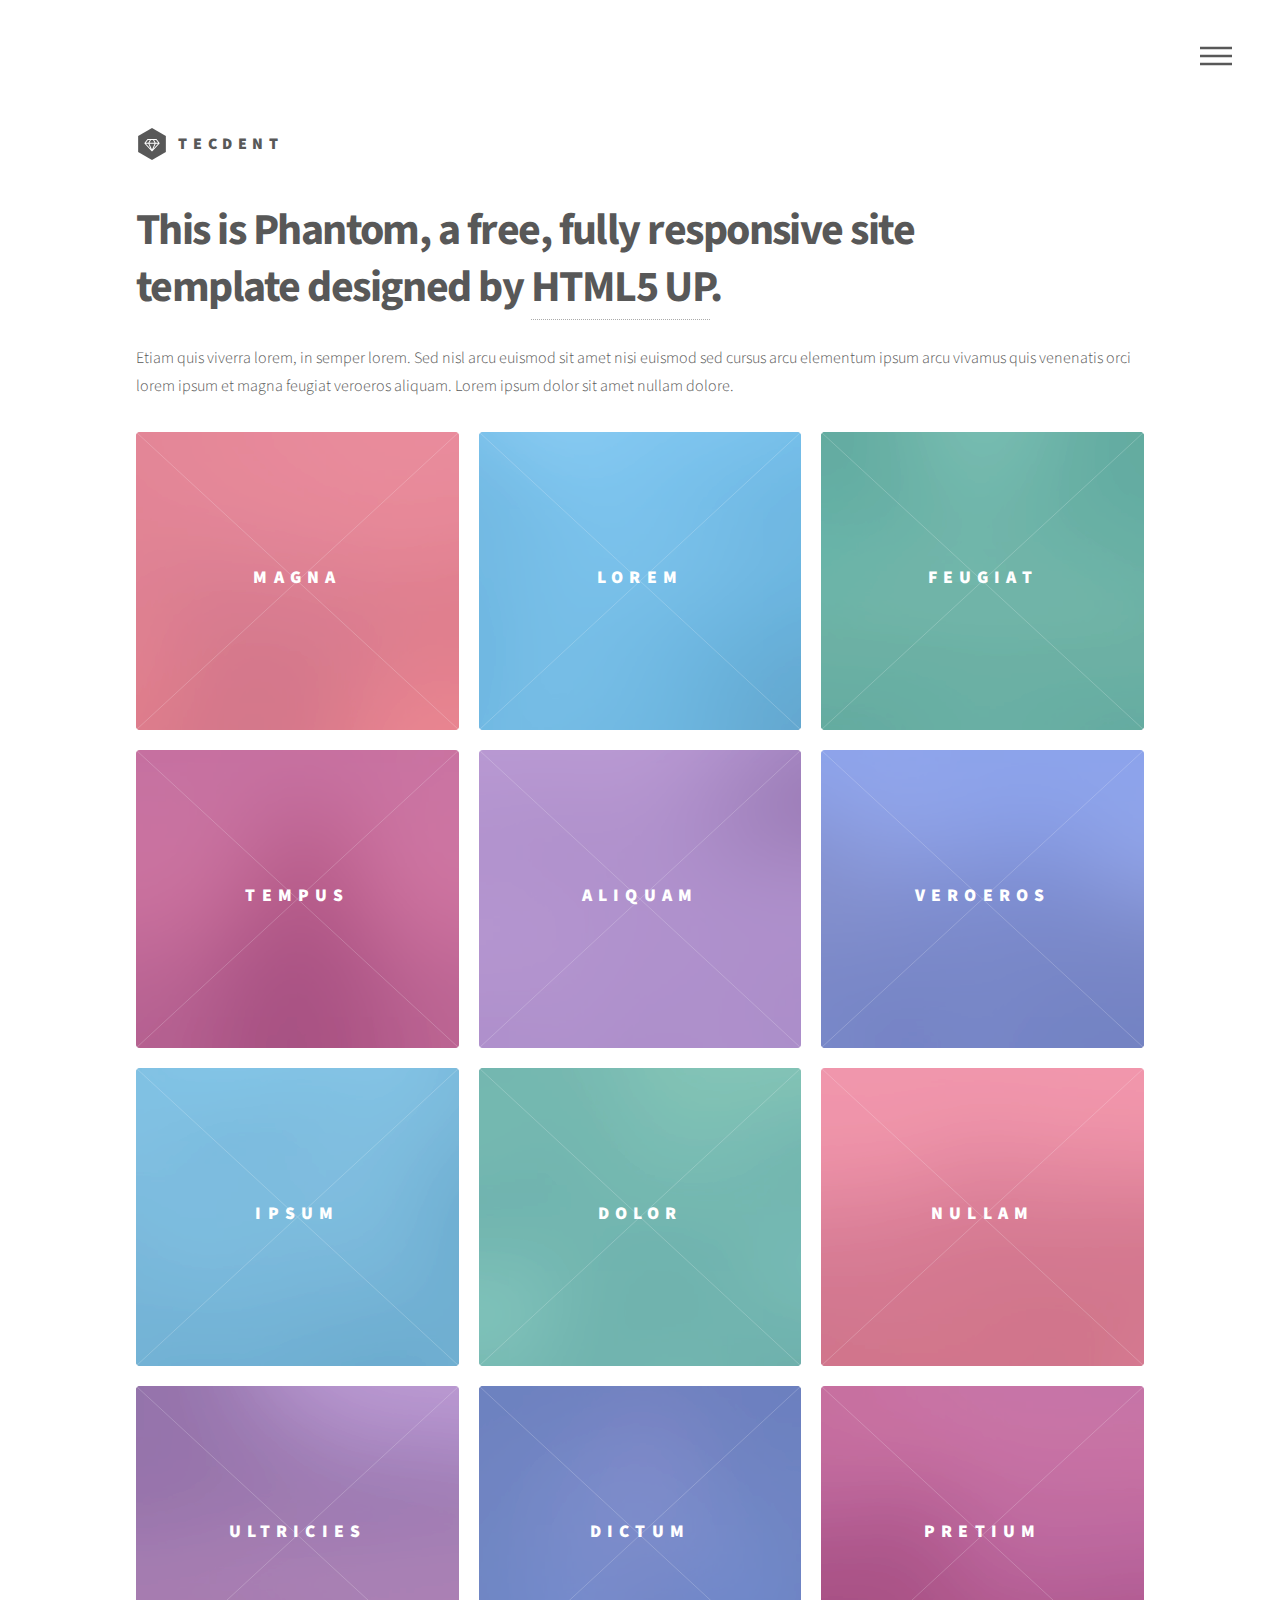
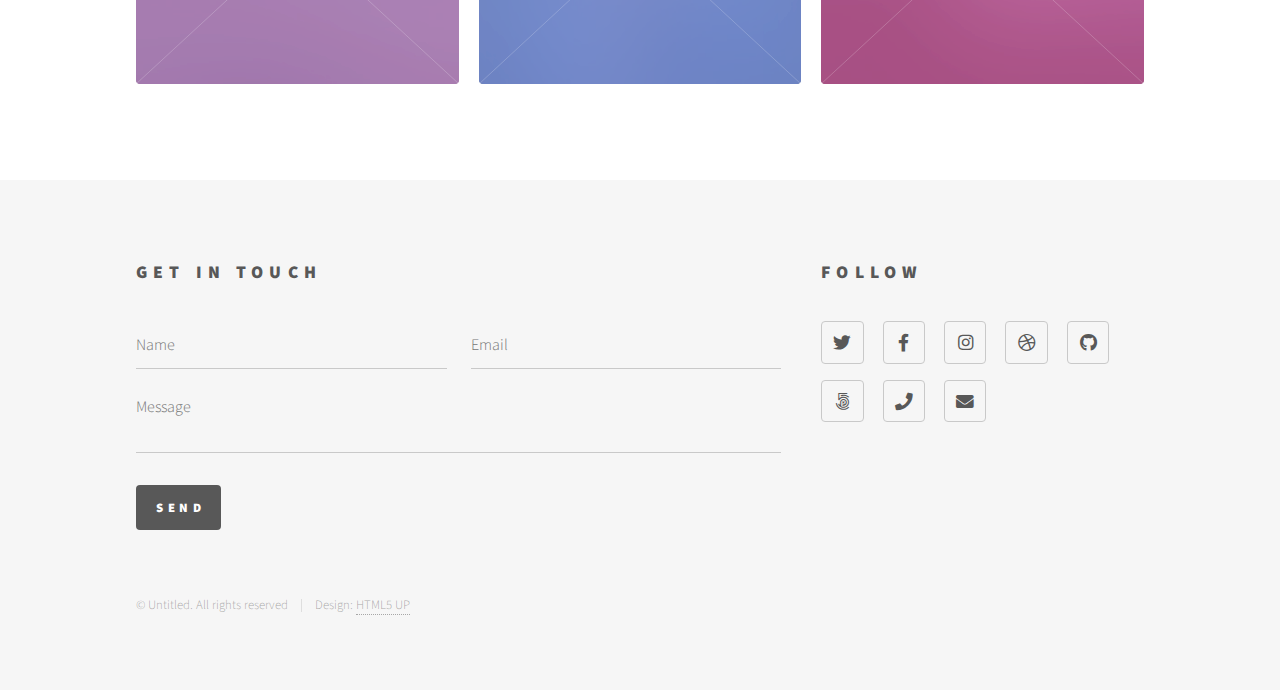
==== index.html @ ddc8452d "ver1" ====
<!DOCTYPE HTML>
<!--
	Phantom by HTML5 UP
	html5up.net | @ajlkn
	Free for personal and commercial use under the CCA 3.0 license (html5up.net/license)
-->
<html>
	<head>
		<title>TECDENT - Página Principal</title>
		<meta charset="utf-8" />
		<meta name="viewport" content="width=device-width, initial-scale=1, user-scalable=no" />
		<link rel="stylesheet" href="assets/css/main.css" />
		<noscript><link rel="stylesheet" href="assets/css/noscript.css" /></noscript>
	</head>
	<body class="is-preload">
		<!-- Wrapper -->
			<div id="wrapper">

				<!-- Header -->
					<header id="header">
						<div class="inner">

							<!-- Logo -->
								<a href="index.html" class="logo">
									<span class="symbol"><img src="images/logo.svg" alt="" /></span><span class="title">TECDENT</span>
								</a>

							<!-- Nav -->
								<nav>
									<ul>
										<li><a href="#menu">Menu</a></li>
									</ul>
								</nav>

						</div>
					</header>

				<!-- Menu -->
					<nav id="menu">
						<h2>Menu</h2>
						<ul>
							<li><a href="index.html">Inicio</a></li>
							<li><a href="generic.html">¿Quienes somos?</a></li>
							<li><a href="generic.html">Contactos</a></li>
							<li><a href="elements.html">Elements</a></li>
						</ul>
					</nav>

				<!-- Main -->
					<div id="main">
						<div class="inner">
							<header>
								<h1>This is Phantom, a free, fully responsive site<br />
								template designed by <a href="http://html5up.net">HTML5 UP</a>.</h1>
								<p>Etiam quis viverra lorem, in semper lorem. Sed nisl arcu euismod sit amet nisi euismod sed cursus arcu elementum ipsum arcu vivamus quis venenatis orci lorem ipsum et magna feugiat veroeros aliquam. Lorem ipsum dolor sit amet nullam dolore.</p>
							</header>
							<section class="tiles">
								<article class="style1">
									<span class="image">
										<img src="images/pic01.jpg" alt="" />
									</span>
									<a href="generic.html">
										<h2>Magna</h2>
										<div class="content">
											<p>Sed nisl arcu euismod sit amet nisi lorem etiam dolor veroeros et feugiat.</p>
										</div>
									</a>
								</article>
								<article class="style2">
									<span class="image">
										<img src="images/pic02.jpg" alt="" />
									</span>
									<a href="generic.html">
										<h2>Lorem</h2>
										<div class="content">
											<p>Sed nisl arcu euismod sit amet nisi lorem etiam dolor veroeros et feugiat.</p>
										</div>
									</a>
								</article>
								<article class="style3">
									<span class="image">
										<img src="images/pic03.jpg" alt="" />
									</span>
									<a href="generic.html">
										<h2>Feugiat</h2>
										<div class="content">
											<p>Sed nisl arcu euismod sit amet nisi lorem etiam dolor veroeros et feugiat.</p>
										</div>
									</a>
								</article>
								<article class="style4">
									<span class="image">
										<img src="images/pic04.jpg" alt="" />
									</span>
									<a href="generic.html">
										<h2>Tempus</h2>
										<div class="content">
											<p>Sed nisl arcu euismod sit amet nisi lorem etiam dolor veroeros et feugiat.</p>
										</div>
									</a>
								</article>
								<article class="style5">
									<span class="image">
										<img src="images/pic05.jpg" alt="" />
									</span>
									<a href="generic.html">
										<h2>Aliquam</h2>
										<div class="content">
											<p>Sed nisl arcu euismod sit amet nisi lorem etiam dolor veroeros et feugiat.</p>
										</div>
									</a>
								</article>
								<article class="style6">
									<span class="image">
										<img src="images/pic06.jpg" alt="" />
									</span>
									<a href="generic.html">
										<h2>Veroeros</h2>
										<div class="content">
											<p>Sed nisl arcu euismod sit amet nisi lorem etiam dolor veroeros et feugiat.</p>
										</div>
									</a>
								</article>
								<article class="style2">
									<span class="image">
										<img src="images/pic07.jpg" alt="" />
									</span>
									<a href="generic.html">
										<h2>Ipsum</h2>
										<div class="content">
											<p>Sed nisl arcu euismod sit amet nisi lorem etiam dolor veroeros et feugiat.</p>
										</div>
									</a>
								</article>
								<article class="style3">
									<span class="image">
										<img src="images/pic08.jpg" alt="" />
									</span>
									<a href="generic.html">
										<h2>Dolor</h2>
										<div class="content">
											<p>Sed nisl arcu euismod sit amet nisi lorem etiam dolor veroeros et feugiat.</p>
										</div>
									</a>
								</article>
								<article class="style1">
									<span class="image">
										<img src="images/pic09.jpg" alt="" />
									</span>
									<a href="generic.html">
										<h2>Nullam</h2>
										<div class="content">
											<p>Sed nisl arcu euismod sit amet nisi lorem etiam dolor veroeros et feugiat.</p>
										</div>
									</a>
								</article>
								<article class="style5">
									<span class="image">
										<img src="images/pic10.jpg" alt="" />
									</span>
									<a href="generic.html">
										<h2>Ultricies</h2>
										<div class="content">
											<p>Sed nisl arcu euismod sit amet nisi lorem etiam dolor veroeros et feugiat.</p>
										</div>
									</a>
								</article>
								<article class="style6">
									<span class="image">
										<img src="images/pic11.jpg" alt="" />
									</span>
									<a href="generic.html">
										<h2>Dictum</h2>
										<div class="content">
											<p>Sed nisl arcu euismod sit amet nisi lorem etiam dolor veroeros et feugiat.</p>
										</div>
									</a>
								</article>
								<article class="style4">
									<span class="image">
										<img src="images/pic12.jpg" alt="" />
									</span>
									<a href="generic.html">
										<h2>Pretium</h2>
										<div class="content">
											<p>Sed nisl arcu euismod sit amet nisi lorem etiam dolor veroeros et feugiat.</p>
										</div>
									</a>
								</article>
							</section>
						</div>
					</div>

				<!-- Footer -->
					<footer id="footer">
						<div class="inner">
							<section>
								<h2>Get in touch</h2>
								<form method="post" action="#">
									<div class="fields">
										<div class="field half">
											<input type="text" name="name" id="name" placeholder="Name" />
										</div>
										<div class="field half">
											<input type="email" name="email" id="email" placeholder="Email" />
										</div>
										<div class="field">
											<textarea name="message" id="message" placeholder="Message"></textarea>
										</div>
									</div>
									<ul class="actions">
										<li><input type="submit" value="Send" class="primary" /></li>
									</ul>
								</form>
							</section>
							<section>
								<h2>Follow</h2>
								<ul class="icons">
									<li><a href="#" class="icon brands style2 fa-twitter"><span class="label">Twitter</span></a></li>
									<li><a href="#" class="icon brands style2 fa-facebook-f"><span class="label">Facebook</span></a></li>
									<li><a href="#" class="icon brands style2 fa-instagram"><span class="label">Instagram</span></a></li>
									<li><a href="#" class="icon brands style2 fa-dribbble"><span class="label">Dribbble</span></a></li>
									<li><a href="#" class="icon brands style2 fa-github"><span class="label">GitHub</span></a></li>
									<li><a href="#" class="icon brands style2 fa-500px"><span class="label">500px</span></a></li>
									<li><a href="#" class="icon solid style2 fa-phone"><span class="label">Phone</span></a></li>
									<li><a href="#" class="icon solid style2 fa-envelope"><span class="label">Email</span></a></li>
								</ul>
							</section>
							<ul class="copyright">
								<li>&copy; Untitled. All rights reserved</li><li>Design: <a href="http://html5up.net">HTML5 UP</a></li>
							</ul>
						</div>
					</footer>

			</div>

		<!-- Scripts -->
			<script src="assets/js/jquery.min.js"></script>
			<script src="assets/js/browser.min.js"></script>
			<script src="assets/js/breakpoints.min.js"></script>
			<script src="assets/js/util.js"></script>
			<script src="assets/js/main.js"></script>

	</body>
</html>
---- assets/css/main.css ----
@import url(fontawesome-all.min.css);
@import url("https://fonts.googleapis.com/css?family=Source+Sans+Pro:300,700,900");

/*
	Phantom by HTML5 UP
	html5up.net | @ajlkn
	Free for personal and commercial use under the CCA 3.0 license (html5up.net/license)
*/

html, body, div, span, applet, object,
iframe, h1, h2, h3, h4, h5, h6, p, blockquote,
pre, a, abbr, acronym, address, big, cite,
code, del, dfn, em, img, ins, kbd, q, s, samp,
small, strike, strong, sub, sup, tt, var, b,
u, i, center, dl, dt, dd, ol, ul, li, fieldset,
form, label, legend, table, caption, tbody,
tfoot, thead, tr, th, td, article, aside,
canvas, details, embed, figure, figcaption,
footer, header, hgroup, menu, nav, output, ruby,
section, summary, time, mark, audio, video {
	margin: 0;
	padding: 0;
	border: 0;
	font-size: 100%;
	font: inherit;
	vertical-align: baseline;}

article, aside, details, figcaption, figure,
footer, header, hgroup, menu, nav, section {
	display: block;}

body {
	line-height: 1;
}

ol, ul {
	list-style: none;
}

blockquote, q {
	quotes: none;
}

	blockquote:before, blockquote:after, q:before, q:after {
		content: '';
		content: none;
	}

table {
	border-collapse: collapse;
	border-spacing: 0;
}

body {
	-webkit-text-size-adjust: none;
}

mark {
	background-color: transparent;
	color: inherit;
}

input::-moz-focus-inner {
	border: 0;
	padding: 0;
}

input, select, textarea {
	-moz-appearance: none;
	-webkit-appearance: none;
	-ms-appearance: none;
	appearance: none;
}

/* Basic */

	@-ms-viewport {
		width: device-width;
	}

	body {
		-ms-overflow-style: scrollbar;
	}

	@media screen and (max-width: 480px) {

		html, body {
			min-width: 320px;
		}

	}

	html {
		box-sizing: border-box;
	}

	*, *:before, *:after {
		box-sizing: inherit;
	}

	body {
		background: #ffffff;
	}

		body.is-preload *, body.is-preload *:before, body.is-preload *:after {
			-moz-animation: none !important;
			-webkit-animation: none !important;
			-ms-animation: none !important;
			animation: none !important;
			-moz-transition: none !important;
			-webkit-transition: none !important;
			-ms-transition: none !important;
			transition: none !important;
		}

/* Type */

	body, input, select, textarea {
		color: #585858;
		font-family: "Source Sans Pro", Helvetica, sans-serif;
		font-size: 16pt;
		font-weight: 300;
		line-height: 1.75;
	}

		@media screen and (max-width: 1680px) {

			body, input, select, textarea {
				font-size: 14pt;
			}

		}

		@media screen and (max-width: 1280px) {

			body, input, select, textarea {
				font-size: 12pt;
			}

		}

	a {
		-moz-transition: border-bottom-color 0.2s ease, color 0.2s ease;
		-webkit-transition: border-bottom-color 0.2s ease, color 0.2s ease;
		-ms-transition: border-bottom-color 0.2s ease, color 0.2s ease;
		transition: border-bottom-color 0.2s ease, color 0.2s ease;
		text-decoration: none;
		color: #585858;
		border-bottom: dotted 1px rgba(88, 88, 88, 0.5);
	}

		a:hover {
			border-bottom-color: transparent;
			color: #f2849e !important;
		}

	strong, b {
		font-weight: 900;
	}

	em, i {
		font-style: italic;
	}

	p {
		margin: 0 0 2em 0;
	}

	h1 {
		font-size: 2.75em;
		font-weight: 700;
		line-height: 1.3;
		margin: 0 0 1em 0;
		letter-spacing: -0.035em;
	}

		h1 a {
			color: inherit;
		}

		@media screen and (max-width: 736px) {

			h1 {
				font-size: 2em;
				margin: 0 0 1em 0;
			}

		}

		@media screen and (max-width: 360px) {

			h1 {
				font-size: 1.75em;
			}

		}

	h2, h3, h4, h5, h6 {
		font-weight: 900;
		line-height: 1.5;
		margin: 0 0 2em 0;
		text-transform: uppercase;
		letter-spacing: 0.35em;
	}

		h2 a, h3 a, h4 a, h5 a, h6 a {
			color: inherit;
		}

	h2 {
		font-size: 1.1em;
	}

	h3 {
		font-size: 1em;
	}

	h4 {
		font-size: 0.8em;
	}

	h5 {
		font-size: 0.8em;
	}

	h6 {
		font-size: 0.8em;
	}

	@media screen and (max-width: 980px) {

		h1 br, h2 br, h3 br, h4 br, h5 br, h6 br {
			display: none;
		}

	}

	@media screen and (max-width: 736px) {

		h2 {
			font-size: 1em;
		}

		h3 {
			font-size: 0.8em;
		}

	}

	sub {
		font-size: 0.8em;
		position: relative;
		top: 0.5em;
	}

	sup {
		font-size: 0.8em;
		position: relative;
		top: -0.5em;
	}

	blockquote {
		border-left: solid 4px #c9c9c9;
		font-style: italic;
		margin: 0 0 2em 0;
		padding: 0.5em 0 0.5em 2em;
	}

	code {
		background: rgba(144, 144, 144, 0.075);
		border-radius: 4px;
		border: solid 1px #c9c9c9;
		font-family: "Courier New", monospace;
		font-size: 0.9em;
		margin: 0 0.25em;
		padding: 0.25em 0.65em;
	}

	pre {
		-webkit-overflow-scrolling: touch;
		font-family: "Courier New", monospace;
		font-size: 0.9em;
		margin: 0 0 2em 0;
	}

		pre code {
			display: block;
			line-height: 1.75;
			padding: 1em 1.5em;
			overflow-x: auto;
		}

	hr {
		border: 0;
		border-bottom: solid 1px #c9c9c9;
		margin: 2em 0;
	}

		hr.major {
			margin: 3em 0;
		}

	.align-left {
		text-align: left;
	}

	.align-center {
		text-align: center;
	}

	.align-right {
		text-align: right;
	}

/* Row */

	.row {
		display: flex;
		flex-wrap: wrap;
		box-sizing: border-box;
		align-items: stretch;
	}

		.row > * {
			box-sizing: border-box;
		}

		.row.gtr-uniform > * > :last-child {
			margin-bottom: 0;
		}

		.row.aln-left {
			justify-content: flex-start;
		}

		.row.aln-center {
			justify-content: center;
		}

		.row.aln-right {
			justify-content: flex-end;
		}

		.row.aln-top {
			align-items: flex-start;
		}

		.row.aln-middle {
			align-items: center;
		}

		.row.aln-bottom {
			align-items: flex-end;
		}

		.row > .imp {
			order: -1;
		}

		.row > .col-1 {
			width: 8.33333%;
		}

		.row > .off-1 {
			margin-left: 8.33333%;
		}

		.row > .col-2 {
			width: 16.66667%;
		}

		.row > .off-2 {
			margin-left: 16.66667%;
		}

		.row > .col-3 {
			width: 25%;
		}

		.row > .off-3 {
			margin-left: 25%;
		}

		.row > .col-4 {
			width: 33.33333%;
		}

		.row > .off-4 {
			margin-left: 33.33333%;
		}

		.row > .col-5 {
			width: 41.66667%;
		}

		.row > .off-5 {
			margin-left: 41.66667%;
		}

		.row > .col-6 {
			width: 50%;
		}

		.row > .off-6 {
			margin-left: 50%;
		}

		.row > .col-7 {
			width: 58.33333%;
		}

		.row > .off-7 {
			margin-left: 58.33333%;
		}

		.row > .col-8 {
			width: 66.66667%;
		}

		.row > .off-8 {
			margin-left: 66.66667%;
		}

		.row > .col-9 {
			width: 75%;
		}

		.row > .off-9 {
			margin-left: 75%;
		}

		.row > .col-10 {
			width: 83.33333%;
		}

		.row > .off-10 {
			margin-left: 83.33333%;
		}

		.row > .col-11 {
			width: 91.66667%;
		}

		.row > .off-11 {
			margin-left: 91.66667%;
		}

		.row > .col-12 {
			width: 100%;
		}

		.row > .off-12 {
			margin-left: 100%;
		}

		.row.gtr-0 {
			margin-top: 0;
			margin-left: 0em;
		}

			.row.gtr-0 > * {
				padding: 0 0 0 0em;
			}

			.row.gtr-0.gtr-uniform {
				margin-top: 0em;
			}

				.row.gtr-0.gtr-uniform > * {
					padding-top: 0em;
				}

		.row.gtr-25 {
			margin-top: 0;
			margin-left: -0.5em;
		}

			.row.gtr-25 > * {
				padding: 0 0 0 0.5em;
			}

			.row.gtr-25.gtr-uniform {
				margin-top: -0.5em;
			}

				.row.gtr-25.gtr-uniform > * {
					padding-top: 0.5em;
				}

		.row.gtr-50 {
			margin-top: 0;
			margin-left: -1em;
		}

			.row.gtr-50 > * {
				padding: 0 0 0 1em;
			}

			.row.gtr-50.gtr-uniform {
				margin-top: -1em;
			}

				.row.gtr-50.gtr-uniform > * {
					padding-top: 1em;
				}

		.row {
			margin-top: 0;
			margin-left: -2em;
		}

			.row > * {
				padding: 0 0 0 2em;
			}

			.row.gtr-uniform {
				margin-top: -2em;
			}

				.row.gtr-uniform > * {
					padding-top: 2em;
				}

		.row.gtr-150 {
			margin-top: 0;
			margin-left: -3em;
		}

			.row.gtr-150 > * {
				padding: 0 0 0 3em;
			}

			.row.gtr-150.gtr-uniform {
				margin-top: -3em;
			}

				.row.gtr-150.gtr-uniform > * {
					padding-top: 3em;
				}

		.row.gtr-200 {
			margin-top: 0;
			margin-left: -4em;
		}

			.row.gtr-200 > * {
				padding: 0 0 0 4em;
			}

			.row.gtr-200.gtr-uniform {
				margin-top: -4em;
			}

				.row.gtr-200.gtr-uniform > * {
					padding-top: 4em;
				}

		@media screen and (max-width: 1680px) {

			.row {
				display: flex;
				flex-wrap: wrap;
				box-sizing: border-box;
				align-items: stretch;
			}

				.row > * {
					box-sizing: border-box;
				}

				.row.gtr-uniform > * > :last-child {
					margin-bottom: 0;
				}

				.row.aln-left {
					justify-content: flex-start;
				}

				.row.aln-center {
					justify-content: center;
				}

				.row.aln-right {
					justify-content: flex-end;
				}

				.row.aln-top {
					align-items: flex-start;
				}

				.row.aln-middle {
					align-items: center;
				}

				.row.aln-bottom {
					align-items: flex-end;
				}

				.row > .imp-xlarge {
					order: -1;
				}

				.row > .col-1-xlarge {
					width: 8.33333%;
				}

				.row > .off-1-xlarge {
					margin-left: 8.33333%;
				}

				.row > .col-2-xlarge {
					width: 16.66667%;
				}

				.row > .off-2-xlarge {
					margin-left: 16.66667%;
				}

				.row > .col-3-xlarge {
					width: 25%;
				}

				.row > .off-3-xlarge {
					margin-left: 25%;
				}

				.row > .col-4-xlarge {
					width: 33.33333%;
				}

				.row > .off-4-xlarge {
					margin-left: 33.33333%;
				}

				.row > .col-5-xlarge {
					width: 41.66667%;
				}

				.row > .off-5-xlarge {
					margin-left: 41.66667%;
				}

				.row > .col-6-xlarge {
					width: 50%;
				}

				.row > .off-6-xlarge {
					margin-left: 50%;
				}

				.row > .col-7-xlarge {
					width: 58.33333%;
				}

				.row > .off-7-xlarge {
					margin-left: 58.33333%;
				}

				.row > .col-8-xlarge {
					width: 66.66667%;
				}

				.row > .off-8-xlarge {
					margin-left: 66.66667%;
				}

				.row > .col-9-xlarge {
					width: 75%;
				}

				.row > .off-9-xlarge {
					margin-left: 75%;
				}

				.row > .col-10-xlarge {
					width: 83.33333%;
				}

				.row > .off-10-xlarge {
					margin-left: 83.33333%;
				}

				.row > .col-11-xlarge {
					width: 91.66667%;
				}

				.row > .off-11-xlarge {
					margin-left: 91.66667%;
				}

				.row > .col-12-xlarge {
					width: 100%;
				}

				.row > .off-12-xlarge {
					margin-left: 100%;
				}

				.row.gtr-0 {
					margin-top: 0;
					margin-left: 0em;
				}

					.row.gtr-0 > * {
						padding: 0 0 0 0em;
					}

					.row.gtr-0.gtr-uniform {
						margin-top: 0em;
					}

						.row.gtr-0.gtr-uniform > * {
							padding-top: 0em;
						}

				.row.gtr-25 {
					margin-top: 0;
					margin-left: -0.5em;
				}

					.row.gtr-25 > * {
						padding: 0 0 0 0.5em;
					}

					.row.gtr-25.gtr-uniform {
						margin-top: -0.5em;
					}

						.row.gtr-25.gtr-uniform > * {
							padding-top: 0.5em;
						}

				.row.gtr-50 {
					margin-top: 0;
					margin-left: -1em;
				}

					.row.gtr-50 > * {
						padding: 0 0 0 1em;
					}

					.row.gtr-50.gtr-uniform {
						margin-top: -1em;
					}

						.row.gtr-50.gtr-uniform > * {
							padding-top: 1em;
						}

				.row {
					margin-top: 0;
					margin-left: -2em;
				}

					.row > * {
						padding: 0 0 0 2em;
					}

					.row.gtr-uniform {
						margin-top: -2em;
					}

						.row.gtr-uniform > * {
							padding-top: 2em;
						}

				.row.gtr-150 {
					margin-top: 0;
					margin-left: -3em;
				}

					.row.gtr-150 > * {
						padding: 0 0 0 3em;
					}

					.row.gtr-150.gtr-uniform {
						margin-top: -3em;
					}

						.row.gtr-150.gtr-uniform > * {
							padding-top: 3em;
						}

				.row.gtr-200 {
					margin-top: 0;
					margin-left: -4em;
				}

					.row.gtr-200 > * {
						padding: 0 0 0 4em;
					}

					.row.gtr-200.gtr-uniform {
						margin-top: -4em;
					}

						.row.gtr-200.gtr-uniform > * {
							padding-top: 4em;
						}

		}

		@media screen and (max-width: 1280px) {

			.row {
				display: flex;
				flex-wrap: wrap;
				box-sizing: border-box;
				align-items: stretch;
			}

				.row > * {
					box-sizing: border-box;
				}

				.row.gtr-uniform > * > :last-child {
					margin-bottom: 0;
				}

				.row.aln-left {
					justify-content: flex-start;
				}

				.row.aln-center {
					justify-content: center;
				}

				.row.aln-right {
					justify-content: flex-end;
				}

				.row.aln-top {
					align-items: flex-start;
				}

				.row.aln-middle {
					align-items: center;
				}

				.row.aln-bottom {
					align-items: flex-end;
				}

				.row > .imp-large {
					order: -1;
				}

				.row > .col-1-large {
					width: 8.33333%;
				}

				.row > .off-1-large {
					margin-left: 8.33333%;
				}

				.row > .col-2-large {
					width: 16.66667%;
				}

				.row > .off-2-large {
					margin-left: 16.66667%;
				}

				.row > .col-3-large {
					width: 25%;
				}

				.row > .off-3-large {
					margin-left: 25%;
				}

				.row > .col-4-large {
					width: 33.33333%;
				}

				.row > .off-4-large {
					margin-left: 33.33333%;
				}

				.row > .col-5-large {
					width: 41.66667%;
				}

				.row > .off-5-large {
					margin-left: 41.66667%;
				}

				.row > .col-6-large {
					width: 50%;
				}

				.row > .off-6-large {
					margin-left: 50%;
				}

				.row > .col-7-large {
					width: 58.33333%;
				}

				.row > .off-7-large {
					margin-left: 58.33333%;
				}

				.row > .col-8-large {
					width: 66.66667%;
				}

				.row > .off-8-large {
					margin-left: 66.66667%;
				}

				.row > .col-9-large {
					width: 75%;
				}

				.row > .off-9-large {
					margin-left: 75%;
				}

				.row > .col-10-large {
					width: 83.33333%;
				}

				.row > .off-10-large {
					margin-left: 83.33333%;
				}

				.row > .col-11-large {
					width: 91.66667%;
				}

				.row > .off-11-large {
					margin-left: 91.66667%;
				}

				.row > .col-12-large {
					width: 100%;
				}

				.row > .off-12-large {
					margin-left: 100%;
				}

				.row.gtr-0 {
					margin-top: 0;
					margin-left: 0em;
				}

					.row.gtr-0 > * {
						padding: 0 0 0 0em;
					}

					.row.gtr-0.gtr-uniform {
						margin-top: 0em;
					}

						.row.gtr-0.gtr-uniform > * {
							padding-top: 0em;
						}

				.row.gtr-25 {
					margin-top: 0;
					margin-left: -0.5em;
				}

					.row.gtr-25 > * {
						padding: 0 0 0 0.5em;
					}

					.row.gtr-25.gtr-uniform {
						margin-top: -0.5em;
					}

						.row.gtr-25.gtr-uniform > * {
							padding-top: 0.5em;
						}

				.row.gtr-50 {
					margin-top: 0;
					margin-left: -1em;
				}

					.row.gtr-50 > * {
						padding: 0 0 0 1em;
					}

					.row.gtr-50.gtr-uniform {
						margin-top: -1em;
					}

						.row.gtr-50.gtr-uniform > * {
							padding-top: 1em;
						}

				.row {
					margin-top: 0;
					margin-left: -2em;
				}

					.row > * {
						padding: 0 0 0 2em;
					}

					.row.gtr-uniform {
						margin-top: -2em;
					}

						.row.gtr-uniform > * {
							padding-top: 2em;
						}

				.row.gtr-150 {
					margin-top: 0;
					margin-left: -3em;
				}

					.row.gtr-150 > * {
						padding: 0 0 0 3em;
					}

					.row.gtr-150.gtr-uniform {
						margin-top: -3em;
					}

						.row.gtr-150.gtr-uniform > * {
							padding-top: 3em;
						}

				.row.gtr-200 {
					margin-top: 0;
					margin-left: -4em;
				}

					.row.gtr-200 > * {
						padding: 0 0 0 4em;
					}

					.row.gtr-200.gtr-uniform {
						margin-top: -4em;
					}

						.row.gtr-200.gtr-uniform > * {
							padding-top: 4em;
						}

		}

		@media screen and (max-width: 980px) {

			.row {
				display: flex;
				flex-wrap: wrap;
				box-sizing: border-box;
				align-items: stretch;
			}

				.row > * {
					box-sizing: border-box;
				}

				.row.gtr-uniform > * > :last-child {
					margin-bottom: 0;
				}

				.row.aln-left {
					justify-content: flex-start;
				}

				.row.aln-center {
					justify-content: center;
				}

				.row.aln-right {
					justify-content: flex-end;
				}

				.row.aln-top {
					align-items: flex-start;
				}

				.row.aln-middle {
					align-items: center;
				}

				.row.aln-bottom {
					align-items: flex-end;
				}

				.row > .imp-medium {
					order: -1;
				}

				.row > .col-1-medium {
					width: 8.33333%;
				}

				.row > .off-1-medium {
					margin-left: 8.33333%;
				}

				.row > .col-2-medium {
					width: 16.66667%;
				}

				.row > .off-2-medium {
					margin-left: 16.66667%;
				}

				.row > .col-3-medium {
					width: 25%;
				}

				.row > .off-3-medium {
					margin-left: 25%;
				}

				.row > .col-4-medium {
					width: 33.33333%;
				}

				.row > .off-4-medium {
					margin-left: 33.33333%;
				}

				.row > .col-5-medium {
					width: 41.66667%;
				}

				.row > .off-5-medium {
					margin-left: 41.66667%;
				}

				.row > .col-6-medium {
					width: 50%;
				}

				.row > .off-6-medium {
					margin-left: 50%;
				}

				.row > .col-7-medium {
					width: 58.33333%;
				}

				.row > .off-7-medium {
					margin-left: 58.33333%;
				}

				.row > .col-8-medium {
					width: 66.66667%;
				}

				.row > .off-8-medium {
					margin-left: 66.66667%;
				}

				.row > .col-9-medium {
					width: 75%;
				}

				.row > .off-9-medium {
					margin-left: 75%;
				}

				.row > .col-10-medium {
					width: 83.33333%;
				}

				.row > .off-10-medium {
					margin-left: 83.33333%;
				}

				.row > .col-11-medium {
					width: 91.66667%;
				}

				.row > .off-11-medium {
					margin-left: 91.66667%;
				}

				.row > .col-12-medium {
					width: 100%;
				}

				.row > .off-12-medium {
					margin-left: 100%;
				}

				.row.gtr-0 {
					margin-top: 0;
					margin-left: 0em;
				}

					.row.gtr-0 > * {
						padding: 0 0 0 0em;
					}

					.row.gtr-0.gtr-uniform {
						margin-top: 0em;
					}

						.row.gtr-0.gtr-uniform > * {
							padding-top: 0em;
						}

				.row.gtr-25 {
					margin-top: 0;
					margin-left: -0.375em;
				}

					.row.gtr-25 > * {
						padding: 0 0 0 0.375em;
					}

					.row.gtr-25.gtr-uniform {
						margin-top: -0.375em;
					}

						.row.gtr-25.gtr-uniform > * {
							padding-top: 0.375em;
						}

				.row.gtr-50 {
					margin-top: 0;
					margin-left: -0.75em;
				}

					.row.gtr-50 > * {
						padding: 0 0 0 0.75em;
					}

					.row.gtr-50.gtr-uniform {
						margin-top: -0.75em;
					}

						.row.gtr-50.gtr-uniform > * {
							padding-top: 0.75em;
						}

				.row {
					margin-top: 0;
					margin-left: -1.5em;
				}

					.row > * {
						padding: 0 0 0 1.5em;
					}

					.row.gtr-uniform {
						margin-top: -1.5em;
					}

						.row.gtr-uniform > * {
							padding-top: 1.5em;
						}

				.row.gtr-150 {
					margin-top: 0;
					margin-left: -2.25em;
				}

					.row.gtr-150 > * {
						padding: 0 0 0 2.25em;
					}

					.row.gtr-150.gtr-uniform {
						margin-top: -2.25em;
					}

						.row.gtr-150.gtr-uniform > * {
							padding-top: 2.25em;
						}

				.row.gtr-200 {
					margin-top: 0;
					margin-left: -3em;
				}

					.row.gtr-200 > * {
						padding: 0 0 0 3em;
					}

					.row.gtr-200.gtr-uniform {
						margin-top: -3em;
					}

						.row.gtr-200.gtr-uniform > * {
							padding-top: 3em;
						}

		}

		@media screen and (max-width: 736px) {

			.row {
				display: flex;
				flex-wrap: wrap;
				box-sizing: border-box;
				align-items: stretch;
			}

				.row > * {
					box-sizing: border-box;
				}

				.row.gtr-uniform > * > :last-child {
					margin-bottom: 0;
				}

				.row.aln-left {
					justify-content: flex-start;
				}

				.row.aln-center {
					justify-content: center;
				}

				.row.aln-right {
					justify-content: flex-end;
				}

				.row.aln-top {
					align-items: flex-start;
				}

				.row.aln-middle {
					align-items: center;
				}

				.row.aln-bottom {
					align-items: flex-end;
				}

				.row > .imp-small {
					order: -1;
				}

				.row > .col-1-small {
					width: 8.33333%;
				}

				.row > .off-1-small {
					margin-left: 8.33333%;
				}

				.row > .col-2-small {
					width: 16.66667%;
				}

				.row > .off-2-small {
					margin-left: 16.66667%;
				}

				.row > .col-3-small {
					width: 25%;
				}

				.row > .off-3-small {
					margin-left: 25%;
				}

				.row > .col-4-small {
					width: 33.33333%;
				}

				.row > .off-4-small {
					margin-left: 33.33333%;
				}

				.row > .col-5-small {
					width: 41.66667%;
				}

				.row > .off-5-small {
					margin-left: 41.66667%;
				}

				.row > .col-6-small {
					width: 50%;
				}

				.row > .off-6-small {
					margin-left: 50%;
				}

				.row > .col-7-small {
					width: 58.33333%;
				}

				.row > .off-7-small {
					margin-left: 58.33333%;
				}

				.row > .col-8-small {
					width: 66.66667%;
				}

				.row > .off-8-small {
					margin-left: 66.66667%;
				}

				.row > .col-9-small {
					width: 75%;
				}

				.row > .off-9-small {
					margin-left: 75%;
				}

				.row > .col-10-small {
					width: 83.33333%;
				}

				.row > .off-10-small {
					margin-left: 83.33333%;
				}

				.row > .col-11-small {
					width: 91.66667%;
				}

				.row > .off-11-small {
					margin-left: 91.66667%;
				}

				.row > .col-12-small {
					width: 100%;
				}

				.row > .off-12-small {
					margin-left: 100%;
				}

				.row.gtr-0 {
					margin-top: 0;
					margin-left: 0em;
				}

					.row.gtr-0 > * {
						padding: 0 0 0 0em;
					}

					.row.gtr-0.gtr-uniform {
						margin-top: 0em;
					}

						.row.gtr-0.gtr-uniform > * {
							padding-top: 0em;
						}

				.row.gtr-25 {
					margin-top: 0;
					margin-left: -0.25em;
				}

					.row.gtr-25 > * {
						padding: 0 0 0 0.25em;
					}

					.row.gtr-25.gtr-uniform {
						margin-top: -0.25em;
					}

						.row.gtr-25.gtr-uniform > * {
							padding-top: 0.25em;
						}

				.row.gtr-50 {
					margin-top: 0;
					margin-left: -0.5em;
				}

					.row.gtr-50 > * {
						padding: 0 0 0 0.5em;
					}

					.row.gtr-50.gtr-uniform {
						margin-top: -0.5em;
					}

						.row.gtr-50.gtr-uniform > * {
							padding-top: 0.5em;
						}

				.row {
					margin-top: 0;
					margin-left: -1em;
				}

					.row > * {
						padding: 0 0 0 1em;
					}

					.row.gtr-uniform {
						margin-top: -1em;
					}

						.row.gtr-uniform > * {
							padding-top: 1em;
						}

				.row.gtr-150 {
					margin-top: 0;
					margin-left: -1.5em;
				}

					.row.gtr-150 > * {
						padding: 0 0 0 1.5em;
					}

					.row.gtr-150.gtr-uniform {
						margin-top: -1.5em;
					}

						.row.gtr-150.gtr-uniform > * {
							padding-top: 1.5em;
						}

				.row.gtr-200 {
					margin-top: 0;
					margin-left: -2em;
				}

					.row.gtr-200 > * {
						padding: 0 0 0 2em;
					}

					.row.gtr-200.gtr-uniform {
						margin-top: -2em;
					}

						.row.gtr-200.gtr-uniform > * {
							padding-top: 2em;
						}

		}

		@media screen and (max-width: 480px) {

			.row {
				display: flex;
				flex-wrap: wrap;
				box-sizing: border-box;
				align-items: stretch;
			}

				.row > * {
					box-sizing: border-box;
				}

				.row.gtr-uniform > * > :last-child {
					margin-bottom: 0;
				}

				.row.aln-left {
					justify-content: flex-start;
				}

				.row.aln-center {
					justify-content: center;
				}

				.row.aln-right {
					justify-content: flex-end;
				}

				.row.aln-top {
					align-items: flex-start;
				}

				.row.aln-middle {
					align-items: center;
				}

				.row.aln-bottom {
					align-items: flex-end;
				}

				.row > .imp-xsmall {
					order: -1;
				}

				.row > .col-1-xsmall {
					width: 8.33333%;
				}

				.row > .off-1-xsmall {
					margin-left: 8.33333%;
				}

				.row > .col-2-xsmall {
					width: 16.66667%;
				}

				.row > .off-2-xsmall {
					margin-left: 16.66667%;
				}

				.row > .col-3-xsmall {
					width: 25%;
				}

				.row > .off-3-xsmall {
					margin-left: 25%;
				}

				.row > .col-4-xsmall {
					width: 33.33333%;
				}

				.row > .off-4-xsmall {
					margin-left: 33.33333%;
				}

				.row > .col-5-xsmall {
					width: 41.66667%;
				}

				.row > .off-5-xsmall {
					margin-left: 41.66667%;
				}

				.row > .col-6-xsmall {
					width: 50%;
				}

				.row > .off-6-xsmall {
					margin-left: 50%;
				}

				.row > .col-7-xsmall {
					width: 58.33333%;
				}

				.row > .off-7-xsmall {
					margin-left: 58.33333%;
				}

				.row > .col-8-xsmall {
					width: 66.66667%;
				}

				.row > .off-8-xsmall {
					margin-left: 66.66667%;
				}

				.row > .col-9-xsmall {
					width: 75%;
				}

				.row > .off-9-xsmall {
					margin-left: 75%;
				}

				.row > .col-10-xsmall {
					width: 83.33333%;
				}

				.row > .off-10-xsmall {
					margin-left: 83.33333%;
				}

				.row > .col-11-xsmall {
					width: 91.66667%;
				}

				.row > .off-11-xsmall {
					margin-left: 91.66667%;
				}

				.row > .col-12-xsmall {
					width: 100%;
				}

				.row > .off-12-xsmall {
					margin-left: 100%;
				}

				.row.gtr-0 {
					margin-top: 0;
					margin-left: 0em;
				}

					.row.gtr-0 > * {
						padding: 0 0 0 0em;
					}

					.row.gtr-0.gtr-uniform {
						margin-top: 0em;
					}

						.row.gtr-0.gtr-uniform > * {
							padding-top: 0em;
						}

				.row.gtr-25 {
					margin-top: 0;
					margin-left: -0.25em;
				}

					.row.gtr-25 > * {
						padding: 0 0 0 0.25em;
					}

					.row.gtr-25.gtr-uniform {
						margin-top: -0.25em;
					}

						.row.gtr-25.gtr-uniform > * {
							padding-top: 0.25em;
						}

				.row.gtr-50 {
					margin-top: 0;
					margin-left: -0.5em;
				}

					.row.gtr-50 > * {
						padding: 0 0 0 0.5em;
					}

					.row.gtr-50.gtr-uniform {
						margin-top: -0.5em;
					}

						.row.gtr-50.gtr-uniform > * {
							padding-top: 0.5em;
						}

				.row {
					margin-top: 0;
					margin-left: -1em;
				}

					.row > * {
						padding: 0 0 0 1em;
					}

					.row.gtr-uniform {
						margin-top: -1em;
					}

						.row.gtr-uniform > * {
							padding-top: 1em;
						}

				.row.gtr-150 {
					margin-top: 0;
					margin-left: -1.5em;
				}

					.row.gtr-150 > * {
						padding: 0 0 0 1.5em;
					}

					.row.gtr-150.gtr-uniform {
						margin-top: -1.5em;
					}

						.row.gtr-150.gtr-uniform > * {
							padding-top: 1.5em;
						}

				.row.gtr-200 {
					margin-top: 0;
					margin-left: -2em;
				}

					.row.gtr-200 > * {
						padding: 0 0 0 2em;
					}

					.row.gtr-200.gtr-uniform {
						margin-top: -2em;
					}

						.row.gtr-200.gtr-uniform > * {
							padding-top: 2em;
						}

		}

/* Section/Article */

	section.special, article.special {
		text-align: center;
	}

	header p {
		margin-top: -1em;
	}

	@media screen and (max-width: 736px) {

		header p {
			margin-top: 0;
		}

	}

/* Icon */

	.icon {
		text-decoration: none;
		border-bottom: none;
		position: relative;
	}

		.icon:before {
			-moz-osx-font-smoothing: grayscale;
			-webkit-font-smoothing: antialiased;
			display: inline-block;
			font-style: normal;
			font-variant: normal;
			text-rendering: auto;
			line-height: 1;
			text-transform: none !important;
			font-family: 'Font Awesome 5 Free';
			font-weight: 400;
		}

		.icon > .label {
			display: none;
		}

		.icon:before {
			line-height: inherit;
		}

		.icon.solid:before {
			font-weight: 900;
		}

		.icon.brands:before {
			font-family: 'Font Awesome 5 Brands';
		}

		.icon.style2 {
			-moz-transition: background-color 0.2s ease-in-out, color 0.2s ease-in-out, border-color 0.2s ease-in-out;
			-webkit-transition: background-color 0.2s ease-in-out, color 0.2s ease-in-out, border-color 0.2s ease-in-out;
			-ms-transition: background-color 0.2s ease-in-out, color 0.2s ease-in-out, border-color 0.2s ease-in-out;
			transition: background-color 0.2s ease-in-out, color 0.2s ease-in-out, border-color 0.2s ease-in-out;
			background-color: transparent;
			border: solid 1px #c9c9c9;
			border-radius: 4px;
			width: 2.65em;
			height: 2.65em;
			display: inline-block;
			text-align: center;
			line-height: 2.65em;
			color: inherit;
		}

			.icon.style2:before {
				font-size: 1.1em;
			}

			.icon.style2:hover {
				color: #f2849e;
				border-color: #f2849e;
			}

			.icon.style2:active {
				background-color: rgba(242, 132, 158, 0.1);
			}

/* List */

	ol {
		list-style: decimal;
		margin: 0 0 2em 0;
		padding-left: 1.25em;
	}

		ol li {
			padding-left: 0.25em;
		}

	ul {
		list-style: disc;
		margin: 0 0 2em 0;
		padding-left: 1em;
	}

		ul li {
			padding-left: 0.5em;
		}

		ul.alt {
			list-style: none;
			padding-left: 0;
		}

			ul.alt li {
				border-top: solid 1px #c9c9c9;
				padding: 0.5em 0;
			}

				ul.alt li:first-child {
					border-top: 0;
					padding-top: 0;
				}

	dl {
		margin: 0 0 2em 0;
	}

		dl dt {
			display: block;
			font-weight: 900;
			margin: 0 0 1em 0;
		}

		dl dd {
			margin-left: 2em;
		}

/* Actions */

	ul.actions {
		display: -moz-flex;
		display: -webkit-flex;
		display: -ms-flex;
		display: flex;
		cursor: default;
		list-style: none;
		margin-left: -1em;
		padding-left: 0;
	}

		ul.actions li {
			padding: 0 0 0 1em;
			vertical-align: middle;
		}

		ul.actions.special {
			-moz-justify-content: center;
			-webkit-justify-content: center;
			-ms-justify-content: center;
			justify-content: center;
			width: 100%;
			margin-left: 0;
		}

			ul.actions.special li:first-child {
				padding-left: 0;
			}

		ul.actions.stacked {
			-moz-flex-direction: column;
			-webkit-flex-direction: column;
			-ms-flex-direction: column;
			flex-direction: column;
			margin-left: 0;
		}

			ul.actions.stacked li {
				padding: 1.3em 0 0 0;
			}

				ul.actions.stacked li:first-child {
					padding-top: 0;
				}

		ul.actions.fit {
			width: calc(100% + 1em);
		}

			ul.actions.fit li {
				-moz-flex-grow: 1;
				-webkit-flex-grow: 1;
				-ms-flex-grow: 1;
				flex-grow: 1;
				-moz-flex-shrink: 1;
				-webkit-flex-shrink: 1;
				-ms-flex-shrink: 1;
				flex-shrink: 1;
				width: 100%;
			}

				ul.actions.fit li > * {
					width: 100%;
				}

			ul.actions.fit.stacked {
				width: 100%;
			}

		@media screen and (max-width: 480px) {

			ul.actions:not(.fixed) {
				-moz-flex-direction: column;
				-webkit-flex-direction: column;
				-ms-flex-direction: column;
				flex-direction: column;
				margin-left: 0;
				width: 100% !important;
			}

				ul.actions:not(.fixed) li {
					-moz-flex-grow: 1;
					-webkit-flex-grow: 1;
					-ms-flex-grow: 1;
					flex-grow: 1;
					-moz-flex-shrink: 1;
					-webkit-flex-shrink: 1;
					-ms-flex-shrink: 1;
					flex-shrink: 1;
					padding: 1em 0 0 0;
					text-align: center;
					width: 100%;
				}

					ul.actions:not(.fixed) li > * {
						width: 100%;
					}

					ul.actions:not(.fixed) li:first-child {
						padding-top: 0;
					}

					ul.actions:not(.fixed) li input[type="submit"],
					ul.actions:not(.fixed) li input[type="reset"],
					ul.actions:not(.fixed) li input[type="button"],
					ul.actions:not(.fixed) li button,
					ul.actions:not(.fixed) li .button {
						width: 100%;
					}

						ul.actions:not(.fixed) li input[type="submit"].icon:before,
						ul.actions:not(.fixed) li input[type="reset"].icon:before,
						ul.actions:not(.fixed) li input[type="button"].icon:before,
						ul.actions:not(.fixed) li button.icon:before,
						ul.actions:not(.fixed) li .button.icon:before {
							margin-left: -0.5rem;
						}

		}

/* Icons */

	ul.icons {
		cursor: default;
		list-style: none;
		padding-left: 0;
		margin: -1em 0 2em -1em;
	}

		ul.icons li {
			display: inline-block;
			padding: 1em 0 0 1em;
		}

/* Form */

	form {
		margin: 0 0 2em 0;
		overflow-x: hidden;
	}

		form > :last-child {
			margin-bottom: 0;
		}

		form > .fields {
			display: -moz-flex;
			display: -webkit-flex;
			display: -ms-flex;
			display: flex;
			-moz-flex-wrap: wrap;
			-webkit-flex-wrap: wrap;
			-ms-flex-wrap: wrap;
			flex-wrap: wrap;
			width: calc(100% + 3em);
			margin: -1.5em 0 2em -1.5em;
		}

			form > .fields > .field {
				-moz-flex-grow: 0;
				-webkit-flex-grow: 0;
				-ms-flex-grow: 0;
				flex-grow: 0;
				-moz-flex-shrink: 0;
				-webkit-flex-shrink: 0;
				-ms-flex-shrink: 0;
				flex-shrink: 0;
				padding: 1.5em 0 0 1.5em;
				width: calc(100% - 1.5em);
			}

				form > .fields > .field.half {
					width: calc(50% - 0.75em);
				}

				form > .fields > .field.third {
					width: calc(100%/3 - 0.5em);
				}

				form > .fields > .field.quarter {
					width: calc(25% - 0.375em);
				}

		@media screen and (max-width: 480px) {

			form > .fields {
				width: calc(100% + 3em);
				margin: -1.5em 0 2em -1.5em;
			}

				form > .fields > .field {
					padding: 1.5em 0 0 1.5em;
					width: calc(100% - 1.5em);
				}

					form > .fields > .field.half {
						width: calc(100% - 1.5em);
					}

					form > .fields > .field.third {
						width: calc(100% - 1.5em);
					}

					form > .fields > .field.quarter {
						width: calc(100% - 1.5em);
					}

		}

	label {
		display: block;
		font-size: 0.9em;
		font-weight: 900;
		margin: 0 0 1em 0;
	}

	input[type="text"],
	input[type="password"],
	input[type="email"],
	input[type="tel"],
	select,
	textarea {
		-moz-appearance: none;
		-webkit-appearance: none;
		-ms-appearance: none;
		appearance: none;
		background-color: transparent;
		border: none;
		border-radius: 0;
		border-bottom: solid 1px #c9c9c9;
		color: inherit;
		display: block;
		outline: 0;
		padding: 0;
		text-decoration: none;
		width: 100%;
	}

		input[type="text"]:invalid,
		input[type="password"]:invalid,
		input[type="email"]:invalid,
		input[type="tel"]:invalid,
		select:invalid,
		textarea:invalid {
			box-shadow: none;
		}

		input[type="text"]:focus,
		input[type="password"]:focus,
		input[type="email"]:focus,
		input[type="tel"]:focus,
		select:focus,
		textarea:focus {
			border-bottom-color: #f2849e;
			box-shadow: inset 0 -1px 0 0 #f2849e;
		}

	select {
		background-image: url("data:image/svg+xml;charset=utf8,%3Csvg xmlns='http://www.w3.org/2000/svg' width='40' height='40' preserveAspectRatio='none' viewBox='0 0 40 40'%3E%3Cpath d='M9.4,12.3l10.4,10.4l10.4-10.4c0.2-0.2,0.5-0.4,0.9-0.4c0.3,0,0.6,0.1,0.9,0.4l3.3,3.3c0.2,0.2,0.4,0.5,0.4,0.9 c0,0.4-0.1,0.6-0.4,0.9L20.7,31.9c-0.2,0.2-0.5,0.4-0.9,0.4c-0.3,0-0.6-0.1-0.9-0.4L4.3,17.3c-0.2-0.2-0.4-0.5-0.4-0.9 c0-0.4,0.1-0.6,0.4-0.9l3.3-3.3c0.2-0.2,0.5-0.4,0.9-0.4S9.1,12.1,9.4,12.3z' fill='%23c9c9c9' /%3E%3C/svg%3E");
		background-size: 1.25rem;
		background-repeat: no-repeat;
		background-position: calc(100% - 1rem) center;
		height: 3em;
		padding-right: 3em;
		text-overflow: ellipsis;
	}

		select option {
			background: #ffffff;
		}

		select:focus::-ms-value {
			background-color: transparent;
		}

		select::-ms-expand {
			display: none;
		}

	input[type="text"],
	input[type="password"],
	input[type="email"],
	select {
		height: 3em;
	}

	textarea {
		padding: 0;
		min-height: 3.75em;
	}

	input[type="checkbox"],
	input[type="radio"] {
		-moz-appearance: none;
		-webkit-appearance: none;
		-ms-appearance: none;
		appearance: none;
		display: block;
		float: left;
		margin-right: -2em;
		opacity: 0;
		width: 1em;
		z-index: -1;
	}

		input[type="checkbox"] + label,
		input[type="radio"] + label {
			text-decoration: none;
			color: #585858;
			cursor: pointer;
			display: inline-block;
			font-size: 1em;
			font-weight: 300;
			padding-left: 2.55em;
			padding-right: 0.75em;
			position: relative;
		}

			input[type="checkbox"] + label:before,
			input[type="radio"] + label:before {
				-moz-osx-font-smoothing: grayscale;
				-webkit-font-smoothing: antialiased;
				display: inline-block;
				font-style: normal;
				font-variant: normal;
				text-rendering: auto;
				line-height: 1;
				text-transform: none !important;
				font-family: 'Font Awesome 5 Free';
				font-weight: 900;
			}

			input[type="checkbox"] + label:before,
			input[type="radio"] + label:before {
				border-radius: 4px;
				border: solid 1px #c9c9c9;
				content: '';
				display: inline-block;
				font-size: 0.8em;
				height: 2.25em;
				left: 0;
				line-height: 2.25em;
				position: absolute;
				text-align: center;
				top: 0;
				width: 2.25em;
			}

		input[type="checkbox"]:checked + label:before,
		input[type="radio"]:checked + label:before {
			background: #585858;
			border-color: #585858;
			color: #ffffff;
			content: '\f00c';
		}

		input[type="checkbox"]:focus + label:before,
		input[type="radio"]:focus + label:before {
			border-color: #f2849e;
			box-shadow: 0 0 0 1px #f2849e;
		}

	input[type="checkbox"] + label:before {
		border-radius: 4px;
	}

	input[type="radio"] + label:before {
		border-radius: 100%;
	}

/* Box */

	.box {
		border-radius: 4px;
		border: solid 1px #c9c9c9;
		margin-bottom: 2em;
		padding: 1.5em;
	}

		.box > :last-child,
		.box > :last-child > :last-child,
		.box > :last-child > :last-child > :last-child {
			margin-bottom: 0;
		}

		.box.alt {
			border: 0;
			border-radius: 0;
			padding: 0;
		}

/* Image */

	.image {
		border-radius: 4px;
		border: 0;
		display: inline-block;
		position: relative;
	}

		.image img {
			border-radius: 4px;
			display: block;
		}

		.image.left, .image.right {
			max-width: 40%;
		}

			.image.left img, .image.right img {
				width: 100%;
			}

		.image.left {
			float: left;
			padding: 0 1.5em 1em 0;
			top: 0.25em;
		}

		.image.right {
			float: right;
			padding: 0 0 1em 1.5em;
			top: 0.25em;
		}

		.image.fit {
			display: block;
			margin: 0 0 2em 0;
			width: 100%;
		}

			.image.fit img {
				width: 100%;
			}

		.image.main {
			display: block;
			margin: 0 0 3em 0;
			width: 100%;
		}

			.image.main img {
				width: 100%;
			}

			@media screen and (max-width: 736px) {

				.image.main {
					margin: 0 0 2em 0;
				}

			}

/* Table */

	.table-wrapper {
		-webkit-overflow-scrolling: touch;
		overflow-x: auto;
	}

	table {
		margin: 0 0 2em 0;
		width: 100%;
	}

		table tbody tr {
			border: solid 1px #c9c9c9;
			border-left: 0;
			border-right: 0;
		}

			table tbody tr:nth-child(2n + 1) {
				background-color: rgba(144, 144, 144, 0.075);
			}

		table td {
			padding: 0.75em 0.75em;
		}

		table th {
			font-size: 0.9em;
			font-weight: 900;
			padding: 0 0.75em 0.75em 0.75em;
			text-align: left;
		}

		table thead {
			border-bottom: solid 2px #c9c9c9;
		}

		table tfoot {
			border-top: solid 2px #c9c9c9;
		}

		table.alt {
			border-collapse: separate;
		}

			table.alt tbody tr td {
				border: solid 1px #c9c9c9;
				border-left-width: 0;
				border-top-width: 0;
			}

				table.alt tbody tr td:first-child {
					border-left-width: 1px;
				}

			table.alt tbody tr:first-child td {
				border-top-width: 1px;
			}

			table.alt thead {
				border-bottom: 0;
			}

			table.alt tfoot {
				border-top: 0;
			}

/* Button */

	input[type="submit"],
	input[type="reset"],
	input[type="button"],
	button,
	.button {
		-moz-appearance: none;
		-webkit-appearance: none;
		-ms-appearance: none;
		appearance: none;
		-moz-transition: background-color 0.2s ease-in-out, color 0.2s ease-in-out, box-shadow 0.2s ease-in-out;
		-webkit-transition: background-color 0.2s ease-in-out, color 0.2s ease-in-out, box-shadow 0.2s ease-in-out;
		-ms-transition: background-color 0.2s ease-in-out, color 0.2s ease-in-out, box-shadow 0.2s ease-in-out;
		transition: background-color 0.2s ease-in-out, color 0.2s ease-in-out, box-shadow 0.2s ease-in-out;
		background-color: transparent;
		border-radius: 4px;
		border: 0;
		box-shadow: inset 0 0 0 2px #585858;
		color: #585858 !important;
		cursor: pointer;
		display: inline-block;
		font-size: 0.8em;
		font-weight: 900;
		height: 3.5em;
		letter-spacing: 0.35em;
		line-height: 3.45em;
		overflow: hidden;
		padding: 0 1.25em 0 1.6em;
		text-align: center;
		text-decoration: none;
		text-overflow: ellipsis;
		text-transform: uppercase;
		white-space: nowrap;
	}

		input[type="submit"].icon:before,
		input[type="reset"].icon:before,
		input[type="button"].icon:before,
		button.icon:before,
		.button.icon:before {
			margin-right: 0.5em;
		}

		input[type="submit"].fit,
		input[type="reset"].fit,
		input[type="button"].fit,
		button.fit,
		.button.fit {
			width: 100%;
		}

		input[type="submit"]:hover,
		input[type="reset"]:hover,
		input[type="button"]:hover,
		button:hover,
		.button:hover {
			color: #f2849e !important;
			box-shadow: inset 0 0 0 2px #f2849e;
		}

		input[type="submit"]:active,
		input[type="reset"]:active,
		input[type="button"]:active,
		button:active,
		.button:active {
			background-color: rgba(242, 132, 158, 0.1);
		}

		input[type="submit"].small,
		input[type="reset"].small,
		input[type="button"].small,
		button.small,
		.button.small {
			font-size: 0.6em;
		}

		input[type="submit"].large,
		input[type="reset"].large,
		input[type="button"].large,
		button.large,
		.button.large {
			font-size: 1em;
		}

		input[type="submit"].primary,
		input[type="reset"].primary,
		input[type="button"].primary,
		button.primary,
		.button.primary {
			box-shadow: none;
			background-color: #585858;
			color: #ffffff !important;
		}

			input[type="submit"].primary:hover,
			input[type="reset"].primary:hover,
			input[type="button"].primary:hover,
			button.primary:hover,
			.button.primary:hover {
				background-color: #f2849e;
			}

			input[type="submit"].primary:active,
			input[type="reset"].primary:active,
			input[type="button"].primary:active,
			button.primary:active,
			.button.primary:active {
				background-color: #ee5f81;
			}

		input[type="submit"].disabled, input[type="submit"]:disabled,
		input[type="reset"].disabled,
		input[type="reset"]:disabled,
		input[type="button"].disabled,
		input[type="button"]:disabled,
		button.disabled,
		button:disabled,
		.button.disabled,
		.button:disabled {
			pointer-events: none;
			opacity: 0.25;
		}

/* Tiles */

	.tiles {
		display: -moz-flex;
		display: -webkit-flex;
		display: -ms-flex;
		display: flex;
		-moz-flex-wrap: wrap;
		-webkit-flex-wrap: wrap;
		-ms-flex-wrap: wrap;
		flex-wrap: wrap;
		position: relative;
		margin: -2.5em 0 0 -2.5em;
	}

		.tiles article {
			-moz-transition: -moz-transform 0.5s ease, opacity 0.5s ease;
			-webkit-transition: -webkit-transform 0.5s ease, opacity 0.5s ease;
			-ms-transition: -ms-transform 0.5s ease, opacity 0.5s ease;
			transition: transform 0.5s ease, opacity 0.5s ease;
			position: relative;
			width: calc(33.33333% - 2.5em);
			margin: 2.5em 0 0 2.5em;
		}

			.tiles article > .image {
				-moz-transition: -moz-transform 0.5s ease;
				-webkit-transition: -webkit-transform 0.5s ease;
				-ms-transition: -ms-transform 0.5s ease;
				transition: transform 0.5s ease;
				position: relative;
				display: block;
				width: 100%;
				border-radius: 4px;
				overflow: hidden;
			}

				.tiles article > .image img {
					display: block;
					width: 100%;
				}

				.tiles article > .image:before {
					pointer-events: none;
					-moz-transition: background-color 0.5s ease, opacity 0.5s ease;
					-webkit-transition: background-color 0.5s ease, opacity 0.5s ease;
					-ms-transition: background-color 0.5s ease, opacity 0.5s ease;
					transition: background-color 0.5s ease, opacity 0.5s ease;
					content: '';
					display: block;
					position: absolute;
					top: 0;
					left: 0;
					width: 100%;
					height: 100%;
					opacity: 1.0;
					z-index: 1;
					opacity: 0.8;
				}

				.tiles article > .image:after {
					pointer-events: none;
					-moz-transition: opacity 0.5s ease;
					-webkit-transition: opacity 0.5s ease;
					-ms-transition: opacity 0.5s ease;
					transition: opacity 0.5s ease;
					content: '';
					display: block;
					position: absolute;
					top: 0;
					left: 0;
					width: 100%;
					height: 100%;
					background-image: url("data:image/svg+xml;charset=utf8,%3Csvg xmlns='http://www.w3.org/2000/svg' width='100' height='100' viewBox='0 0 100 100' preserveAspectRatio='none'%3E%3Cstyle%3Eline %7B stroke-width: 0.25px%3B stroke: %23ffffff%3B %7D%3C/style%3E%3Cline x1='0' y1='0' x2='100' y2='100' /%3E%3Cline x1='100' y1='0' x2='0' y2='100' /%3E%3C/svg%3E");
					background-position: center;
					background-repeat: no-repeat;
					background-size: 100% 100%;
					opacity: 0.25;
					z-index: 2;
				}

			.tiles article > a {
				display: -moz-flex;
				display: -webkit-flex;
				display: -ms-flex;
				display: flex;
				-moz-flex-direction: column;
				-webkit-flex-direction: column;
				-ms-flex-direction: column;
				flex-direction: column;
				-moz-align-items: center;
				-webkit-align-items: center;
				-ms-align-items: center;
				align-items: center;
				-moz-justify-content: center;
				-webkit-justify-content: center;
				-ms-justify-content: center;
				justify-content: center;
				-moz-transition: background-color 0.5s ease, -moz-transform 0.5s ease;
				-webkit-transition: background-color 0.5s ease, -webkit-transform 0.5s ease;
				-ms-transition: background-color 0.5s ease, -ms-transform 0.5s ease;
				transition: background-color 0.5s ease, transform 0.5s ease;
				position: absolute;
				top: 0;
				left: 0;
				width: 100%;
				height: 100%;
				padding: 1em;
				border-radius: 4px;
				border-bottom: 0;
				color: #ffffff;
				text-align: center;
				text-decoration: none;
				z-index: 3;
			}

				.tiles article > a > :last-child {
					margin: 0;
				}

				.tiles article > a:hover {
					color: #ffffff !important;
				}

				.tiles article > a h2 {
					margin: 0;
				}

				.tiles article > a .content {
					-moz-transition: max-height 0.5s ease, opacity 0.5s ease;
					-webkit-transition: max-height 0.5s ease, opacity 0.5s ease;
					-ms-transition: max-height 0.5s ease, opacity 0.5s ease;
					transition: max-height 0.5s ease, opacity 0.5s ease;
					width: 100%;
					max-height: 0;
					line-height: 1.5;
					margin-top: 0.35em;
					opacity: 0;
				}

					.tiles article > a .content > :last-child {
						margin-bottom: 0;
					}

			.tiles article.style1 > .image:before {
				background-color: #f2849e;
			}

			.tiles article.style2 > .image:before {
				background-color: #7ecaf6;
			}

			.tiles article.style3 > .image:before {
				background-color: #7bd0c1;
			}

			.tiles article.style4 > .image:before {
				background-color: #c75b9b;
			}

			.tiles article.style5 > .image:before {
				background-color: #ae85ca;
			}

			.tiles article.style6 > .image:before {
				background-color: #8499e7;
			}

			body:not(.is-touch) .tiles article:hover > .image {
				-moz-transform: scale(1.1);
				-webkit-transform: scale(1.1);
				-ms-transform: scale(1.1);
				transform: scale(1.1);
			}

				body:not(.is-touch) .tiles article:hover > .image:before {
					background-color: #333333;
					opacity: 0.35;
				}

				body:not(.is-touch) .tiles article:hover > .image:after {
					opacity: 0;
				}

			body:not(.is-touch) .tiles article:hover .content {
				max-height: 15em;
				opacity: 1;
			}

		* + .tiles {
			margin-top: 2em;
		}

		body.is-preload .tiles article {
			-moz-transform: scale(0.9);
			-webkit-transform: scale(0.9);
			-ms-transform: scale(0.9);
			transform: scale(0.9);
			opacity: 0;
		}

		body.is-touch .tiles article .content {
			max-height: 15em;
			opacity: 1;
		}

		@media screen and (max-width: 1280px) {

			.tiles {
				margin: -1.25em 0 0 -1.25em;
			}

				.tiles article {
					width: calc(33.33333% - 1.25em);
					margin: 1.25em 0 0 1.25em;
				}

		}

		@media screen and (max-width: 980px) {

			.tiles {
				margin: -2.5em 0 0 -2.5em;
			}

				.tiles article {
					width: calc(50% - 2.5em);
					margin: 2.5em 0 0 2.5em;
				}

		}

		@media screen and (max-width: 736px) {

			.tiles {
				margin: -1.25em 0 0 -1.25em;
			}

				.tiles article {
					width: calc(50% - 1.25em);
					margin: 1.25em 0 0 1.25em;
				}

					.tiles article:hover > .image {
						-moz-transform: scale(1.0);
						-webkit-transform: scale(1.0);
						-ms-transform: scale(1.0);
						transform: scale(1.0);
					}

		}

		@media screen and (max-width: 480px) {

			.tiles {
				margin: 0;
			}

				.tiles article {
					width: 100%;
					margin: 1.25em 0 0 0;
				}

		}

/* Header */

	#header {
		padding: 8em 0 0.1em 0 ;
	}

		#header .logo {
			display: block;
			border-bottom: 0;
			color: inherit;
			font-weight: 900;
			letter-spacing: 0.35em;
			margin: 0 0 2.5em 0;
			text-decoration: none;
			text-transform: uppercase;
			display: inline-block;
		}

			#header .logo > * {
				display: inline-block;
				vertical-align: middle;
			}

			#header .logo .symbol {
				margin-right: 0.65em;
			}

				#header .logo .symbol img {
					display: block;
					width: 2em;
					height: 2em;
				}

		#header nav {
			position: fixed;
			right: 2em;
			top: 2em;
			z-index: 10000;
		}

			#header nav ul {
				display: -moz-flex;
				display: -webkit-flex;
				display: -ms-flex;
				display: flex;
				-moz-align-items: center;
				-webkit-align-items: center;
				-ms-align-items: center;
				align-items: center;
				list-style: none;
				margin: 0;
				padding: 0;
			}

				#header nav ul li {
					display: block;
					padding: 0;
				}

					#header nav ul li a {
						display: block;
						position: relative;
						height: 3em;
						line-height: 3em;
						padding: 0 1.5em;
						background-color: rgba(255, 255, 255, 0.5);
						border-radius: 4px;
						border: 0;
						font-size: 0.8em;
						font-weight: 900;
						letter-spacing: 0.35em;
						text-transform: uppercase;
					}

					#header nav ul li a[href="#menu"] {
						-webkit-tap-highlight-color: transparent;
						width: 4em;
						text-indent: 4em;
						font-size: 1em;
						overflow: hidden;
						padding: 0;
						white-space: nowrap;
					}

						#header nav ul li a[href="#menu"]:before, #header nav ul li a[href="#menu"]:after {
							-moz-transition: opacity 0.2s ease;
							-webkit-transition: opacity 0.2s ease;
							-ms-transition: opacity 0.2s ease;
							transition: opacity 0.2s ease;
							content: '';
							display: block;
							position: absolute;
							top: 0;
							left: 0;
							width: 100%;
							height: 100%;
							background-position: center;
							background-repeat: no-repeat;
							background-size: 2em 2em;
						}

						#header nav ul li a[href="#menu"]:before {
							background-image: url("data:image/svg+xml;charset=utf8,%3Csvg xmlns='http://www.w3.org/2000/svg' width='100' height='100' viewBox='0 0 100 100' preserveAspectRatio='none'%3E%3Cstyle%3Eline %7B stroke-width: 8px%3B stroke: %23f2849e%3B %7D%3C/style%3E%3Cline x1='0' y1='25' x2='100' y2='25' /%3E%3Cline x1='0' y1='50' x2='100' y2='50' /%3E%3Cline x1='0' y1='75' x2='100' y2='75' /%3E%3C/svg%3E");
							opacity: 0;
						}

						#header nav ul li a[href="#menu"]:after {
							background-image: url("data:image/svg+xml;charset=utf8,%3Csvg xmlns='http://www.w3.org/2000/svg' width='100' height='100' viewBox='0 0 100 100' preserveAspectRatio='none'%3E%3Cstyle%3Eline %7B stroke-width: 8px%3B stroke: %23585858%3B %7D%3C/style%3E%3Cline x1='0' y1='25' x2='100' y2='25' /%3E%3Cline x1='0' y1='50' x2='100' y2='50' /%3E%3Cline x1='0' y1='75' x2='100' y2='75' /%3E%3C/svg%3E");
							opacity: 1;
						}

						#header nav ul li a[href="#menu"]:hover:before {
							opacity: 1;
						}

						#header nav ul li a[href="#menu"]:hover:after {
							opacity: 0;
						}

		@media screen and (max-width: 736px) {

			#header {
				padding: 4em 0 0.1em 0 ;
			}

				#header nav {
					right: 0.5em;
					top: 0.5em;
				}

					#header nav ul li a[href="#menu"]:before, #header nav ul li a[href="#menu"]:after {
						background-size: 1.5em 1.5em;
					}

		}

/* Menu */

	#wrapper {
		-moz-transition: opacity 0.45s ease;
		-webkit-transition: opacity 0.45s ease;
		-ms-transition: opacity 0.45s ease;
		transition: opacity 0.45s ease;
		opacity: 1;
	}

	#menu {
		-moz-transform: translateX(22em);
		-webkit-transform: translateX(22em);
		-ms-transform: translateX(22em);
		transform: translateX(22em);
		-moz-transition: -moz-transform 0.45s ease, visibility 0.45s;
		-webkit-transition: -webkit-transform 0.45s ease, visibility 0.45s;
		-ms-transition: -ms-transform 0.45s ease, visibility 0.45s;
		transition: transform 0.45s ease, visibility 0.45s;
		position: fixed;
		top: 0;
		right: 0;
		width: 22em;
		max-width: 80%;
		height: 100%;
		-webkit-overflow-scrolling: touch;
		background: #585858;
		color: #ffffff;
		cursor: default;
		visibility: hidden;
		z-index: 10002;
	}

		#menu > .inner {
			-moz-transition: opacity 0.45s ease;
			-webkit-transition: opacity 0.45s ease;
			-ms-transition: opacity 0.45s ease;
			transition: opacity 0.45s ease;
			-webkit-overflow-scrolling: touch;
			position: absolute;
			top: 0;
			left: 0;
			width: 100%;
			height: 100%;
			padding: 2.75em;
			opacity: 0;
			overflow-y: auto;
		}

			#menu > .inner > ul {
				list-style: none;
				margin: 0 0 1em 0;
				padding: 0;
			}

				#menu > .inner > ul > li {
					padding: 0;
					border-top: solid 1px rgba(255, 255, 255, 0.15);
				}

					#menu > .inner > ul > li a {
						display: block;
						padding: 1em 0;
						line-height: 1.5;
						border: 0;
						color: inherit;
					}

					#menu > .inner > ul > li:first-child {
						border-top: 0;
						margin-top: -1em;
					}

		#menu > .close {
			-moz-transition: opacity 0.45s ease, -moz-transform 0.45s ease;
			-webkit-transition: opacity 0.45s ease, -webkit-transform 0.45s ease;
			-ms-transition: opacity 0.45s ease, -ms-transform 0.45s ease;
			transition: opacity 0.45s ease, transform 0.45s ease;
			-moz-transform: scale(0.25) rotate(180deg);
			-webkit-transform: scale(0.25) rotate(180deg);
			-ms-transform: scale(0.25) rotate(180deg);
			transform: scale(0.25) rotate(180deg);
			-webkit-tap-highlight-color: transparent;
			display: block;
			position: absolute;
			top: 2em;
			left: -6em;
			width: 6em;
			text-indent: 6em;
			height: 3em;
			border: 0;
			font-size: 1em;
			opacity: 0;
			overflow: hidden;
			padding: 0;
			white-space: nowrap;
		}

			#menu > .close:before, #menu > .close:after {
				-moz-transition: opacity 0.2s ease;
				-webkit-transition: opacity 0.2s ease;
				-ms-transition: opacity 0.2s ease;
				transition: opacity 0.2s ease;
				content: '';
				display: block;
				position: absolute;
				top: 0;
				left: 0;
				width: 100%;
				height: 100%;
				background-position: center;
				background-repeat: no-repeat;
				background-size: 2em 2em;
			}

			#menu > .close:before {
				background-image: url("data:image/svg+xml;charset=utf8,%3Csvg xmlns='http://www.w3.org/2000/svg' width='100' height='100' viewBox='0 0 100 100' preserveAspectRatio='none'%3E%3Cstyle%3Eline %7B stroke-width: 8px%3B stroke: %23f2849e%3B %7D%3C/style%3E%3Cline x1='15' y1='15' x2='85' y2='85' /%3E%3Cline x1='85' y1='15' x2='15' y2='85' /%3E%3C/svg%3E");
				opacity: 0;
			}

			#menu > .close:after {
				background-image: url("data:image/svg+xml;charset=utf8,%3Csvg xmlns='http://www.w3.org/2000/svg' width='100' height='100' viewBox='0 0 100 100' preserveAspectRatio='none'%3E%3Cstyle%3Eline %7B stroke-width: 8px%3B stroke: %23585858%3B %7D%3C/style%3E%3Cline x1='15' y1='15' x2='85' y2='85' /%3E%3Cline x1='85' y1='15' x2='15' y2='85' /%3E%3C/svg%3E");
				opacity: 1;
			}

			#menu > .close:hover:before {
				opacity: 1;
			}

			#menu > .close:hover:after {
				opacity: 0;
			}

		@media screen and (max-width: 736px) {

			#menu {
				-moz-transform: translateX(16.5em);
				-webkit-transform: translateX(16.5em);
				-ms-transform: translateX(16.5em);
				transform: translateX(16.5em);
				width: 16.5em;
			}

				#menu > .inner {
					padding: 2.75em 1.5em;
				}

				#menu > .close {
					top: 0.5em;
					left: -4.25em;
					width: 4.25em;
					text-indent: 4.25em;
				}

					#menu > .close:before, #menu > .close:after {
						background-size: 1.5em 1.5em;
					}

		}

	body.is-menu-visible #wrapper {
		pointer-events: none;
		cursor: default;
		opacity: 0.25;
	}

	body.is-menu-visible #menu {
		-moz-transform: translateX(0);
		-webkit-transform: translateX(0);
		-ms-transform: translateX(0);
		transform: translateX(0);
		visibility: visible;
	}

		body.is-menu-visible #menu > * {
			opacity: 1;
		}

		body.is-menu-visible #menu .close {
			-moz-transform: scale(1.0) rotate(0deg);
			-webkit-transform: scale(1.0) rotate(0deg);
			-ms-transform: scale(1.0) rotate(0deg);
			transform: scale(1.0) rotate(0deg);
			opacity: 1;
		}

/* Main */

	#main {
		padding: 0em 0 6em 0 ;
	}

		@media screen and (max-width: 736px) {

			#main {
				padding: 0em 0 4em 0 ;
			}

		}

/* Footer */

	#footer {
		padding: 5em 0 6em 0 ;
		background-color: #f6f6f6;
	}

		#footer > .inner {
			display: -moz-flex;
			display: -webkit-flex;
			display: -ms-flex;
			display: flex;
			-moz-flex-wrap: wrap;
			-webkit-flex-wrap: wrap;
			-ms-flex-wrap: wrap;
			flex-wrap: wrap;
			-moz-flex-direction: row;
			-webkit-flex-direction: row;
			-ms-flex-direction: row;
			flex-direction: row;
		}

			#footer > .inner > * > :last-child {
				margin-bottom: 0;
			}

			#footer > .inner section:nth-child(1) {
				width: calc(66% - 2.5em);
				margin-right: 2.5em;
			}

			#footer > .inner section:nth-child(2) {
				width: calc(33% - 2.5em);
				margin-left: 2.5em;
			}

			#footer > .inner .copyright {
				width: 100%;
				padding: 0;
				margin-top: 5em;
				list-style: none;
				font-size: 0.8em;
				color: rgba(88, 88, 88, 0.5);
			}

				#footer > .inner .copyright a {
					color: inherit;
				}

				#footer > .inner .copyright li {
					display: inline-block;
					border-left: solid 1px rgba(88, 88, 88, 0.15);
					line-height: 1;
					padding: 0 0 0 1em;
					margin: 0 0 0 1em;
				}

					#footer > .inner .copyright li:first-child {
						border-left: 0;
						padding-left: 0;
						margin-left: 0;
					}

		@media screen and (max-width: 1280px) {

			#footer {
				padding: 5em 0 3em 0 ;
			}

				#footer > .inner section:nth-child(1) {
					width: calc(66% - 1.25em);
					margin-right: 1.25em;
				}

				#footer > .inner section:nth-child(2) {
					width: calc(33% - 1.25em);
					margin-left: 1.25em;
				}

		}

		@media screen and (max-width: 980px) {

			#footer > .inner section:nth-child(1) {
				width: 66%;
				margin-right: 0;
			}

			#footer > .inner section:nth-child(2) {
				width: calc(33% - 2.5em);
				margin-left: 2.5em;
			}

		}

		@media screen and (max-width: 736px) {

			#footer {
				padding: 3em 0 1em 0 ;
			}

				#footer > .inner {
					-moz-flex-direction: column;
					-webkit-flex-direction: column;
					-ms-flex-direction: column;
					flex-direction: column;
				}

					#footer > .inner section:nth-child(1) {
						width: 100%;
						margin-right: 0;
						margin: 3em 0 0 0;
					}

					#footer > .inner section:nth-child(2) {
						-moz-order: -1;
						-webkit-order: -1;
						-ms-order: -1;
						order: -1;
						width: 100%;
						margin-left: 0;
					}

					#footer > .inner .copyright {
						margin-top: 3em;
					}

		}

		@media screen and (max-width: 480px) {

			#footer > .inner .copyright {
				margin-top: 3em;
			}

				#footer > .inner .copyright li {
					border-left: 0;
					padding-left: 0;
					margin: 0.75em 0 0 0;
					display: block;
					line-height: inherit;
				}

					#footer > .inner .copyright li:first-child {
						margin-top: 0;
					}

		}

/* Wrapper */

	#wrapper > * > .inner {
		width: 100%;
		max-width: 68em;
		margin: 0 auto;
		padding: 0 2.5em;
	}

		@media screen and (max-width: 736px) {

			#wrapper > * > .inner {
				padding: 0 1.25em;
			}

		}
---- assets/css/noscript.css ----
/*
	Phantom by HTML5 UP
	html5up.net | @ajlkn
	Free for personal and commercial use under the CCA 3.0 license (html5up.net/license)
*/

/* Tiles */

	body.is-preload .tiles article {
		-moz-transform: none;
		-webkit-transform: none;
		-ms-transform: none;
		transform: none;
		opacity: 1;
	}
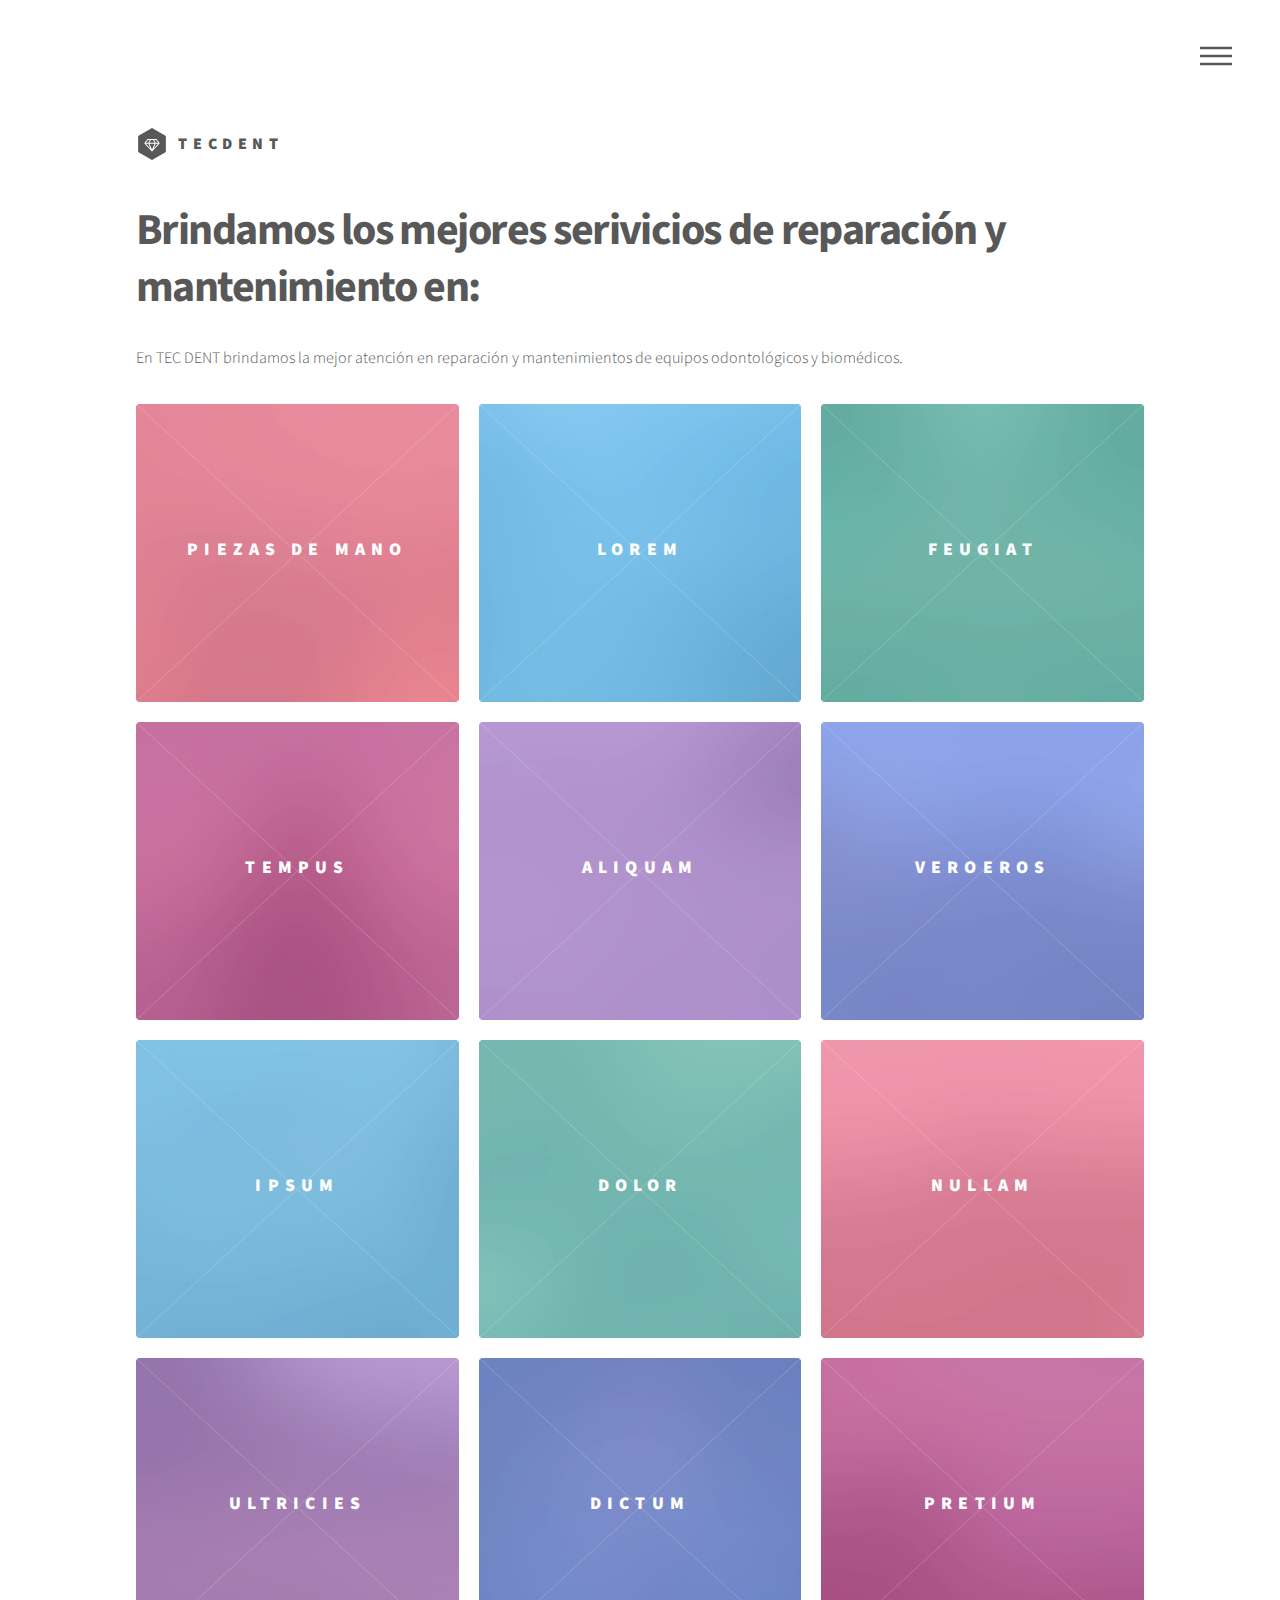
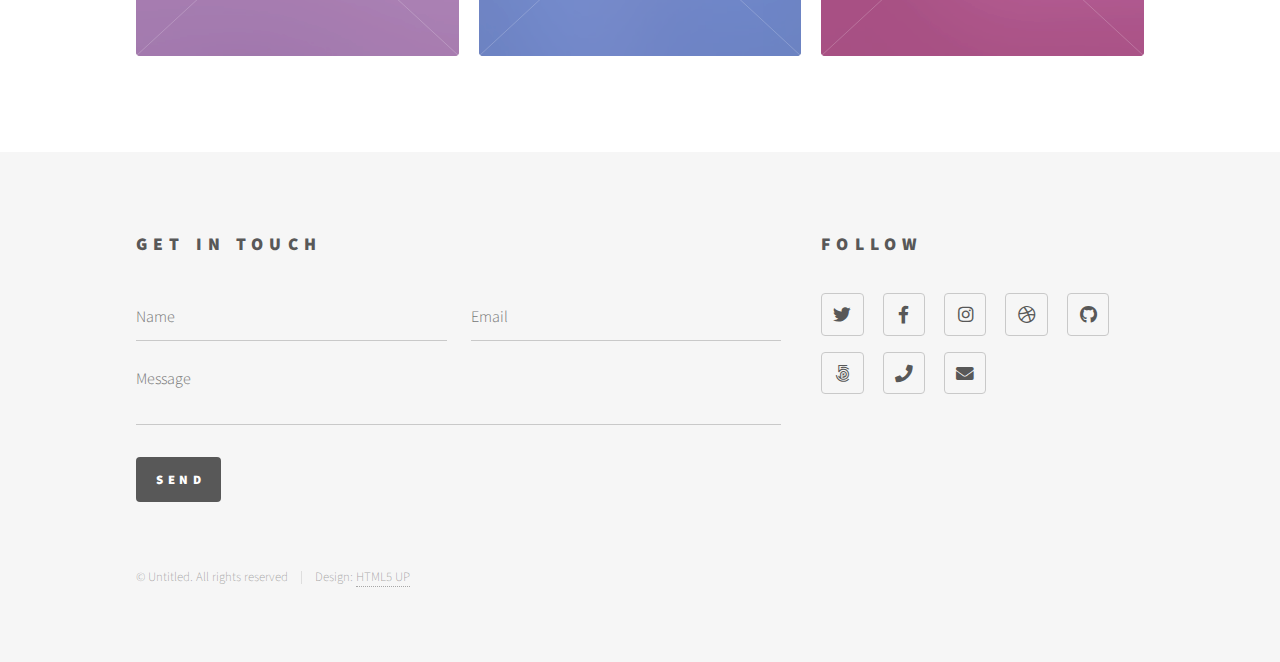
==== commit f798ad12: "primeros cambios" ====
--- a/index.html
+++ b/index.html
@@ -50,9 +50,8 @@
 					<div id="main">
 						<div class="inner">
 							<header>
-								<h1>This is Phantom, a free, fully responsive site<br />
-								template designed by <a href="http://html5up.net">HTML5 UP</a>.</h1>
-								<p>Etiam quis viverra lorem, in semper lorem. Sed nisl arcu euismod sit amet nisi euismod sed cursus arcu elementum ipsum arcu vivamus quis venenatis orci lorem ipsum et magna feugiat veroeros aliquam. Lorem ipsum dolor sit amet nullam dolore.</p>
+								<h1>Brindamos los mejores serivicios de reparación y mantenimiento en:</h1>
+								<p>En TEC DENT brindamos la mejor atención en reparación y mantenimientos de equipos odontológicos y biomédicos.</p>
 							</header>
 							<section class="tiles">
 								<article class="style1">
@@ -60,9 +59,9 @@
 										<img src="images/pic01.jpg" alt="" />
 									</span>
 									<a href="generic.html">
-										<h2>Magna</h2>
-										<div class="content">
-											<p>Sed nisl arcu euismod sit amet nisi lorem etiam dolor veroeros et feugiat.</p>
+										<h2>Piezas de Mano</h2>
+										<div class="content">
+											<p>Reparación y mantenimiento de piezas de mano en general: tanto de alta como de baja.</p>
 										</div>
 									</a>
 								</article>
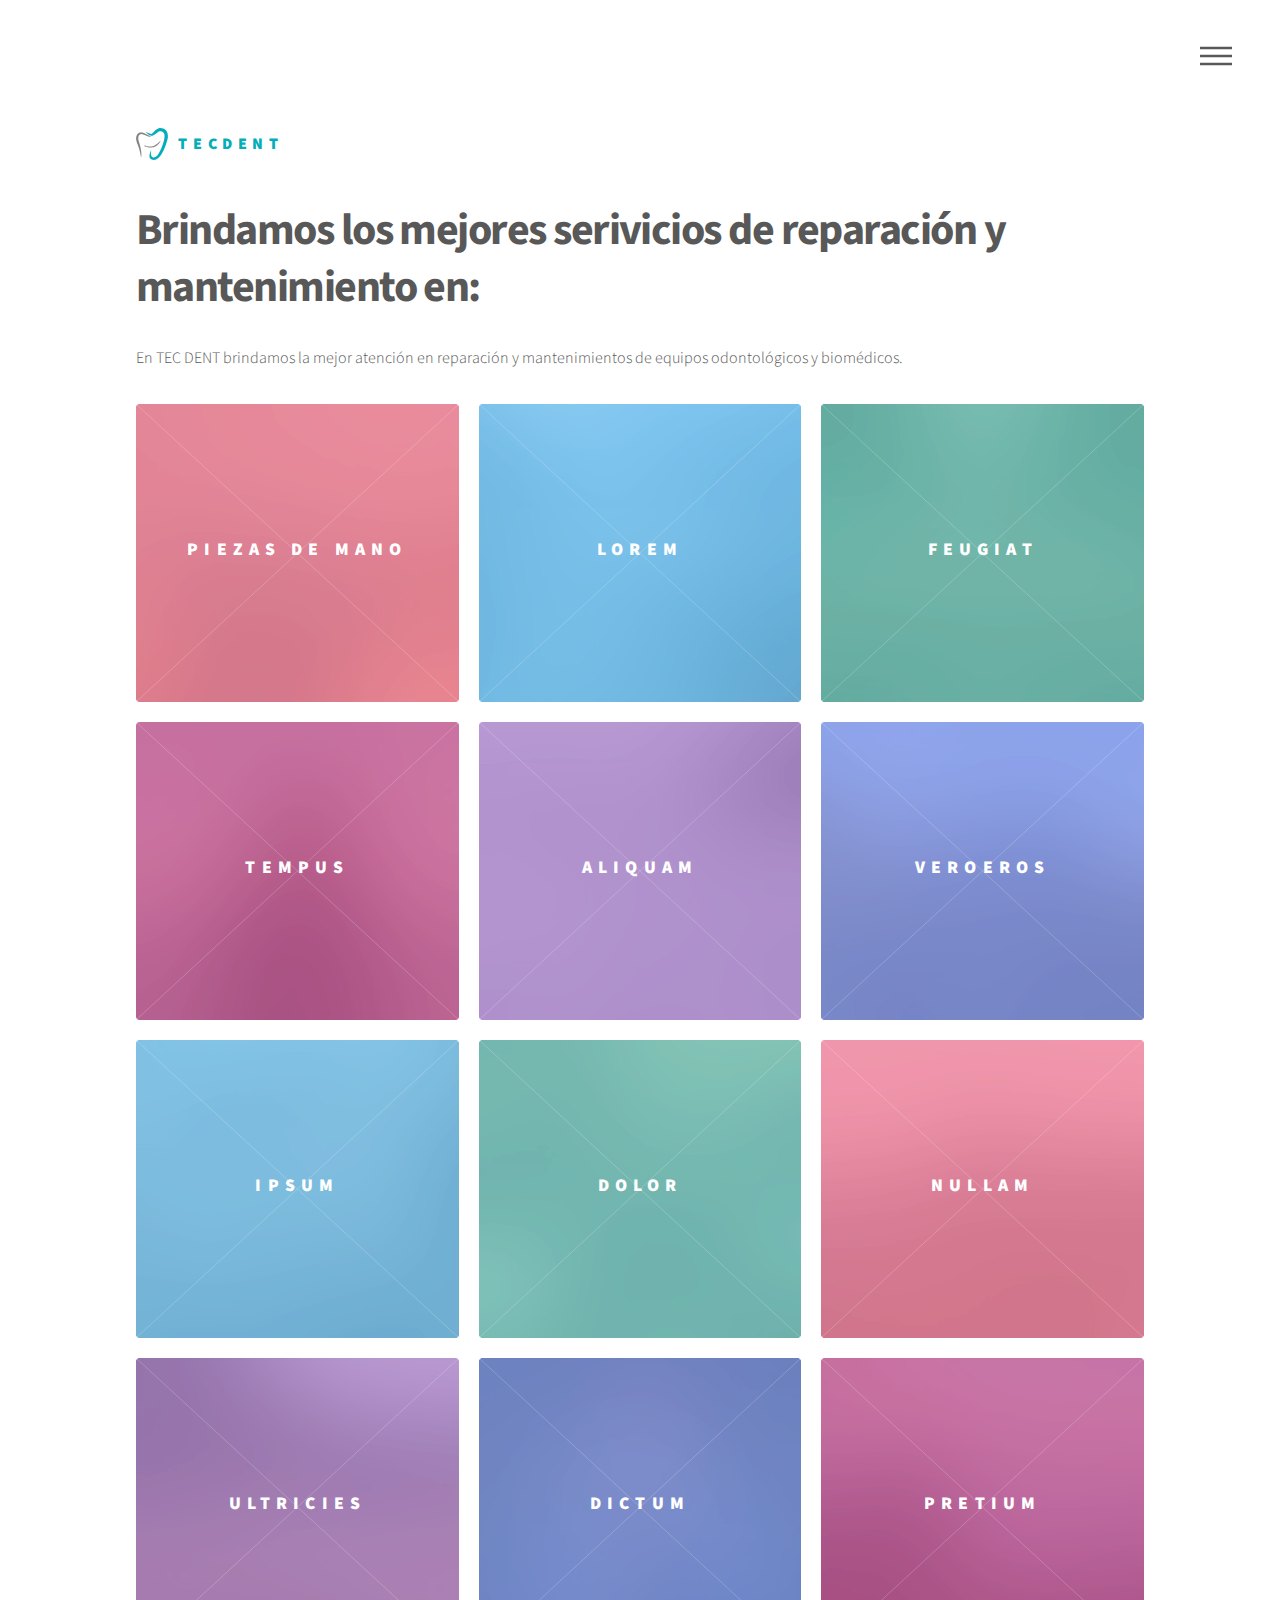
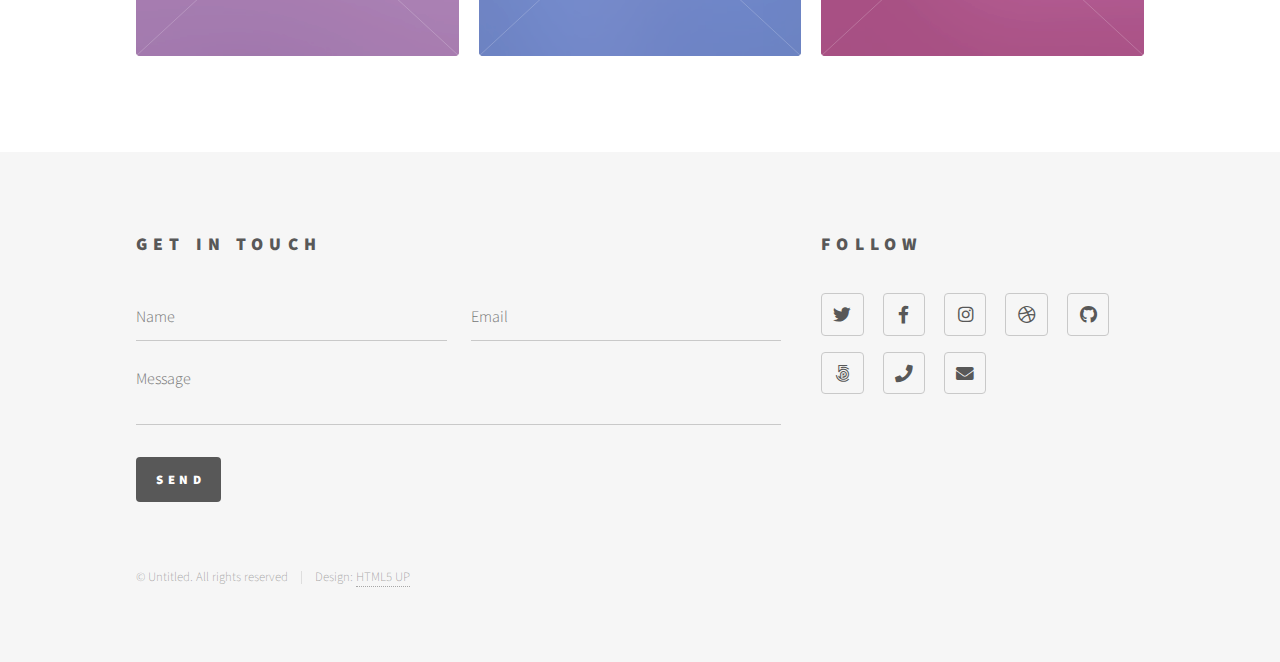
==== commit 4b2b7343: "ver3" ====
--- a/index.html
+++ b/index.html
@@ -22,7 +22,7 @@
 
 							<!-- Logo -->
 								<a href="index.html" class="logo">
-									<span class="symbol"><img src="images/logo.svg" alt="" /></span><span class="title">TECDENT</span>
+									<span class="symbol"><img src="images/logotecdent.svg" alt="" /></span><span class="title" style="color: #05ADBA;">TECDENT</span>
 								</a>
 
 							<!-- Nav -->
--- a/assets/css/main.css
+++ b/assets/css/main.css
@@ -82,6 +82,7 @@
 		-ms-overflow-style: scrollbar;
 	}
 
+
 	@media screen and (max-width: 480px) {
 
 		html, body {
@@ -96,10 +97,6 @@
 
 	*, *:before, *:after {
 		box-sizing: inherit;
-	}
-
-	body {
-		background: #ffffff;
 	}
 
 		body.is-preload *, body.is-preload *:before, body.is-preload *:after {
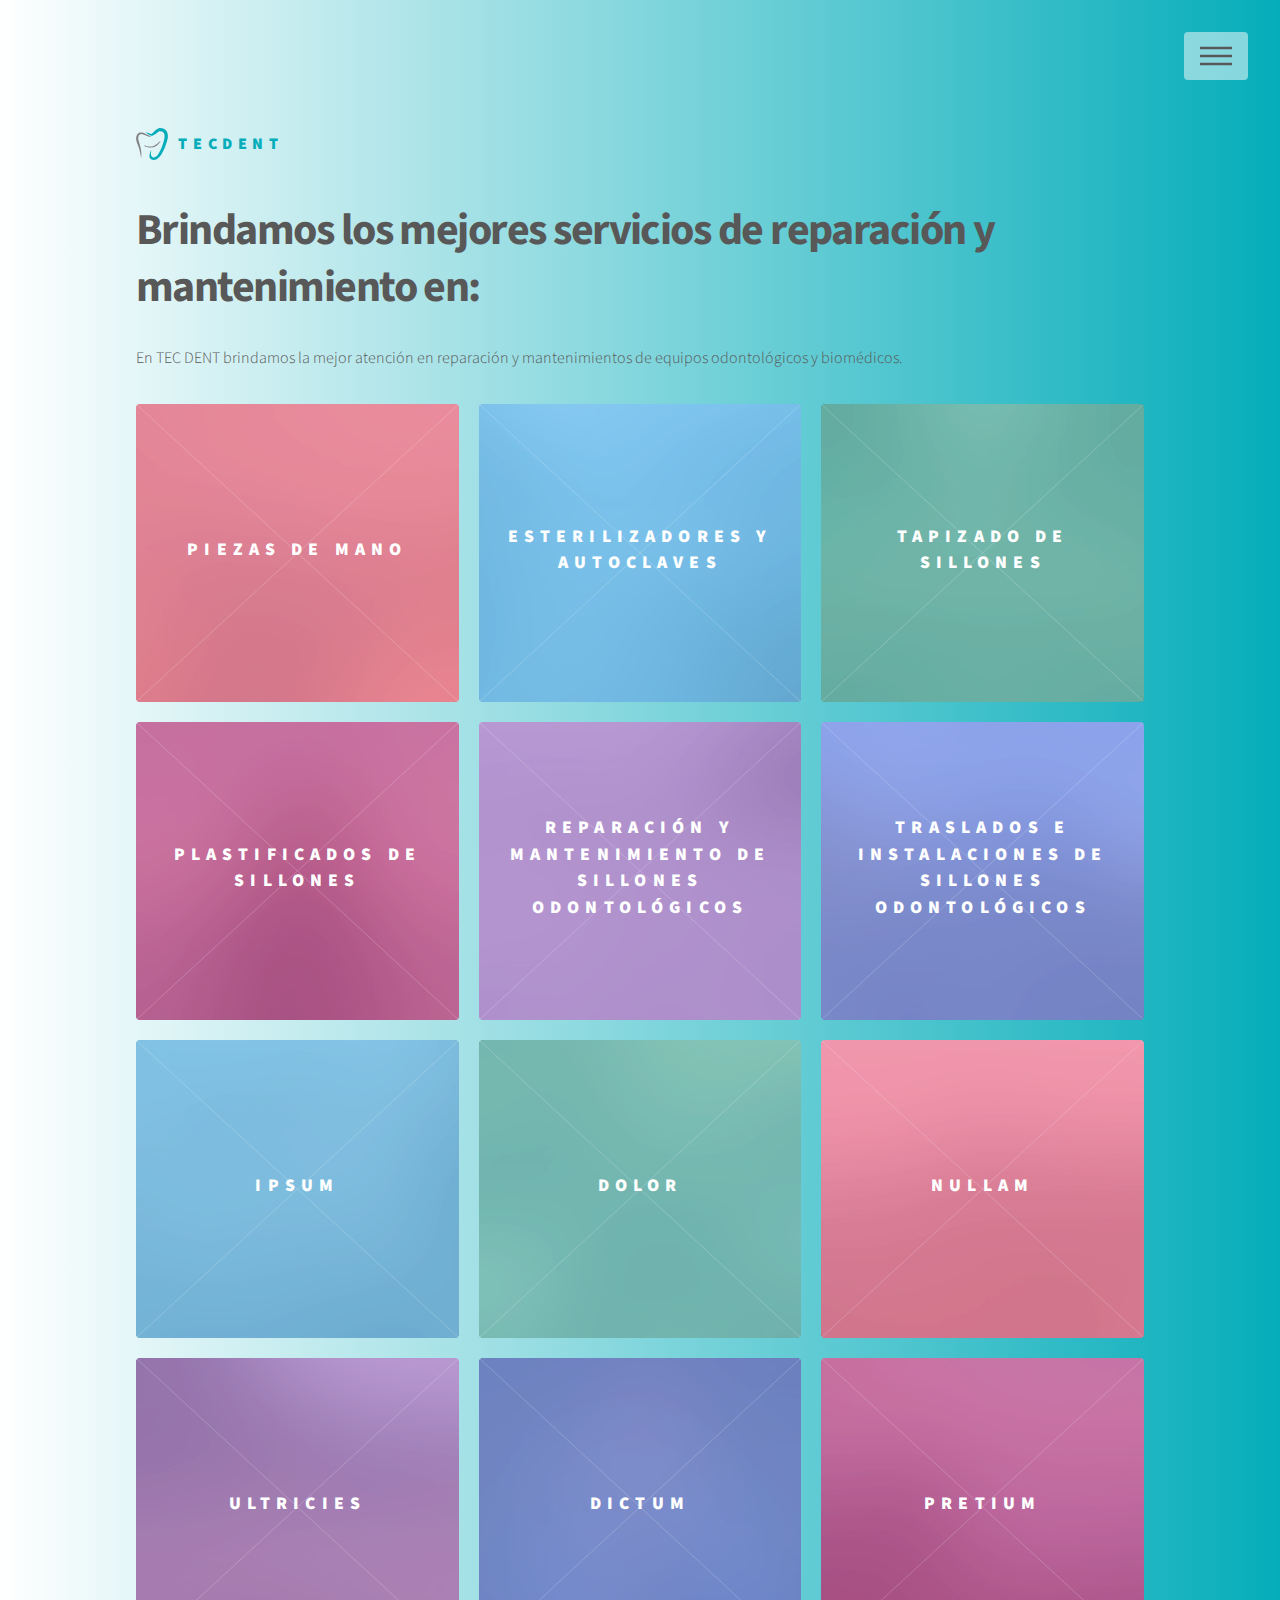
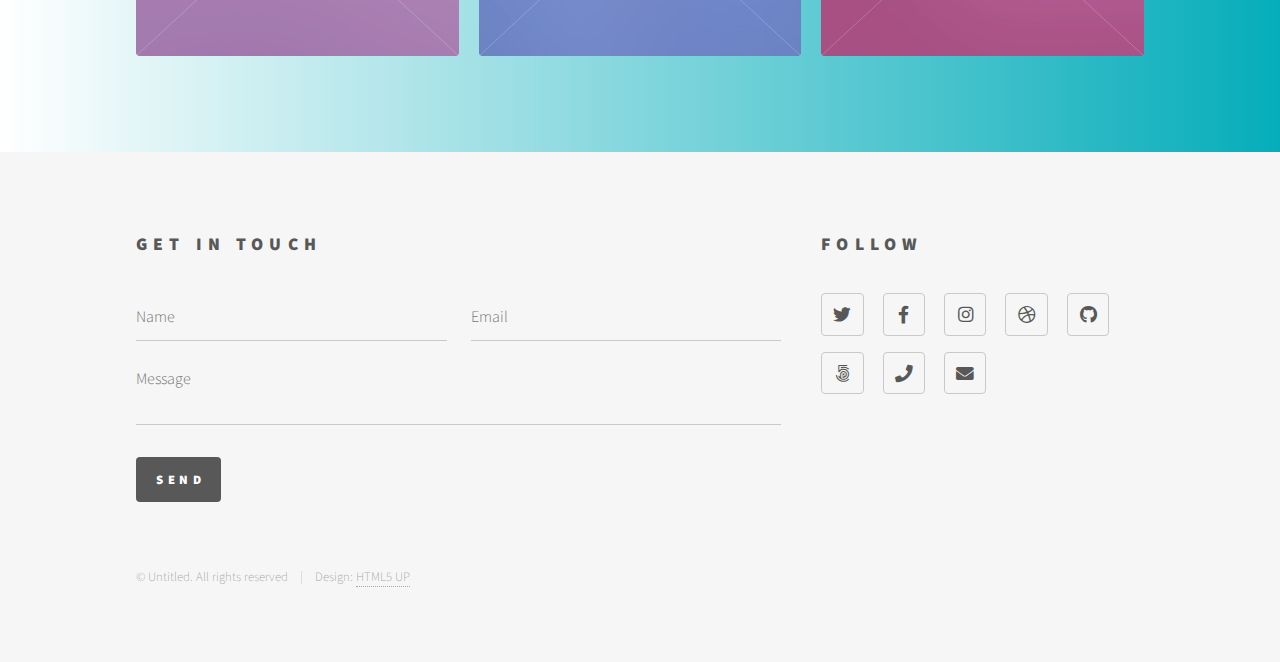
==== commit b3344e16: "ver3.3" ====
--- a/index.html
+++ b/index.html
@@ -50,7 +50,7 @@
 					<div id="main">
 						<div class="inner">
 							<header>
-								<h1>Brindamos los mejores serivicios de reparación y mantenimiento en:</h1>
+								<h1>Brindamos los mejores servicios de reparación y mantenimiento en:</h1>
 								<p>En TEC DENT brindamos la mejor atención en reparación y mantenimientos de equipos odontológicos y biomédicos.</p>
 							</header>
 							<section class="tiles">
@@ -70,9 +70,9 @@
 										<img src="images/pic02.jpg" alt="" />
 									</span>
 									<a href="generic.html">
-										<h2>Lorem</h2>
-										<div class="content">
-											<p>Sed nisl arcu euismod sit amet nisi lorem etiam dolor veroeros et feugiat.</p>
+										<h2>Esterilizadores y Autoclaves</h2>
+										<div class="content">
+											<p>Reparación y mantenimiento de Esterilizadores y Autoclaves.</p>
 										</div>
 									</a>
 								</article>
@@ -81,9 +81,9 @@
 										<img src="images/pic03.jpg" alt="" />
 									</span>
 									<a href="generic.html">
-										<h2>Feugiat</h2>
-										<div class="content">
-											<p>Sed nisl arcu euismod sit amet nisi lorem etiam dolor veroeros et feugiat.</p>
+										<h2>Tapizado de Sillones</h2>
+										<div class="content">
+											<p>Cambio completo de tapizados de sillones odontológicos y periféricos.</p>
 										</div>
 									</a>
 								</article>
@@ -92,9 +92,9 @@
 										<img src="images/pic04.jpg" alt="" />
 									</span>
 									<a href="generic.html">
-										<h2>Tempus</h2>
-										<div class="content">
-											<p>Sed nisl arcu euismod sit amet nisi lorem etiam dolor veroeros et feugiat.</p>
+										<h2>Plastificados de sillones</h2>
+										<div class="content">
+											<p>Aplicación de plastificado en sillones odontológicos.</p>
 										</div>
 									</a>
 								</article>
@@ -103,7 +103,7 @@
 										<img src="images/pic05.jpg" alt="" />
 									</span>
 									<a href="generic.html">
-										<h2>Aliquam</h2>
+										<h2>Reparación y mantenimiento de Sillones Odontológicos</h2>
 										<div class="content">
 											<p>Sed nisl arcu euismod sit amet nisi lorem etiam dolor veroeros et feugiat.</p>
 										</div>
@@ -114,7 +114,7 @@
 										<img src="images/pic06.jpg" alt="" />
 									</span>
 									<a href="generic.html">
-										<h2>Veroeros</h2>
+										<h2>Traslados e Instalaciones de Sillones Odontológicos</h2>
 										<div class="content">
 											<p>Sed nisl arcu euismod sit amet nisi lorem etiam dolor veroeros et feugiat.</p>
 										</div>
--- a/assets/css/main.css
+++ b/assets/css/main.css
@@ -80,6 +80,8 @@
 
 	body {
 		-ms-overflow-style: scrollbar;
+		background-image: url('../../images/bg.svg');
+		background: linear-gradient(to right, #ffffff, #05ADBA);
 	}
 
 
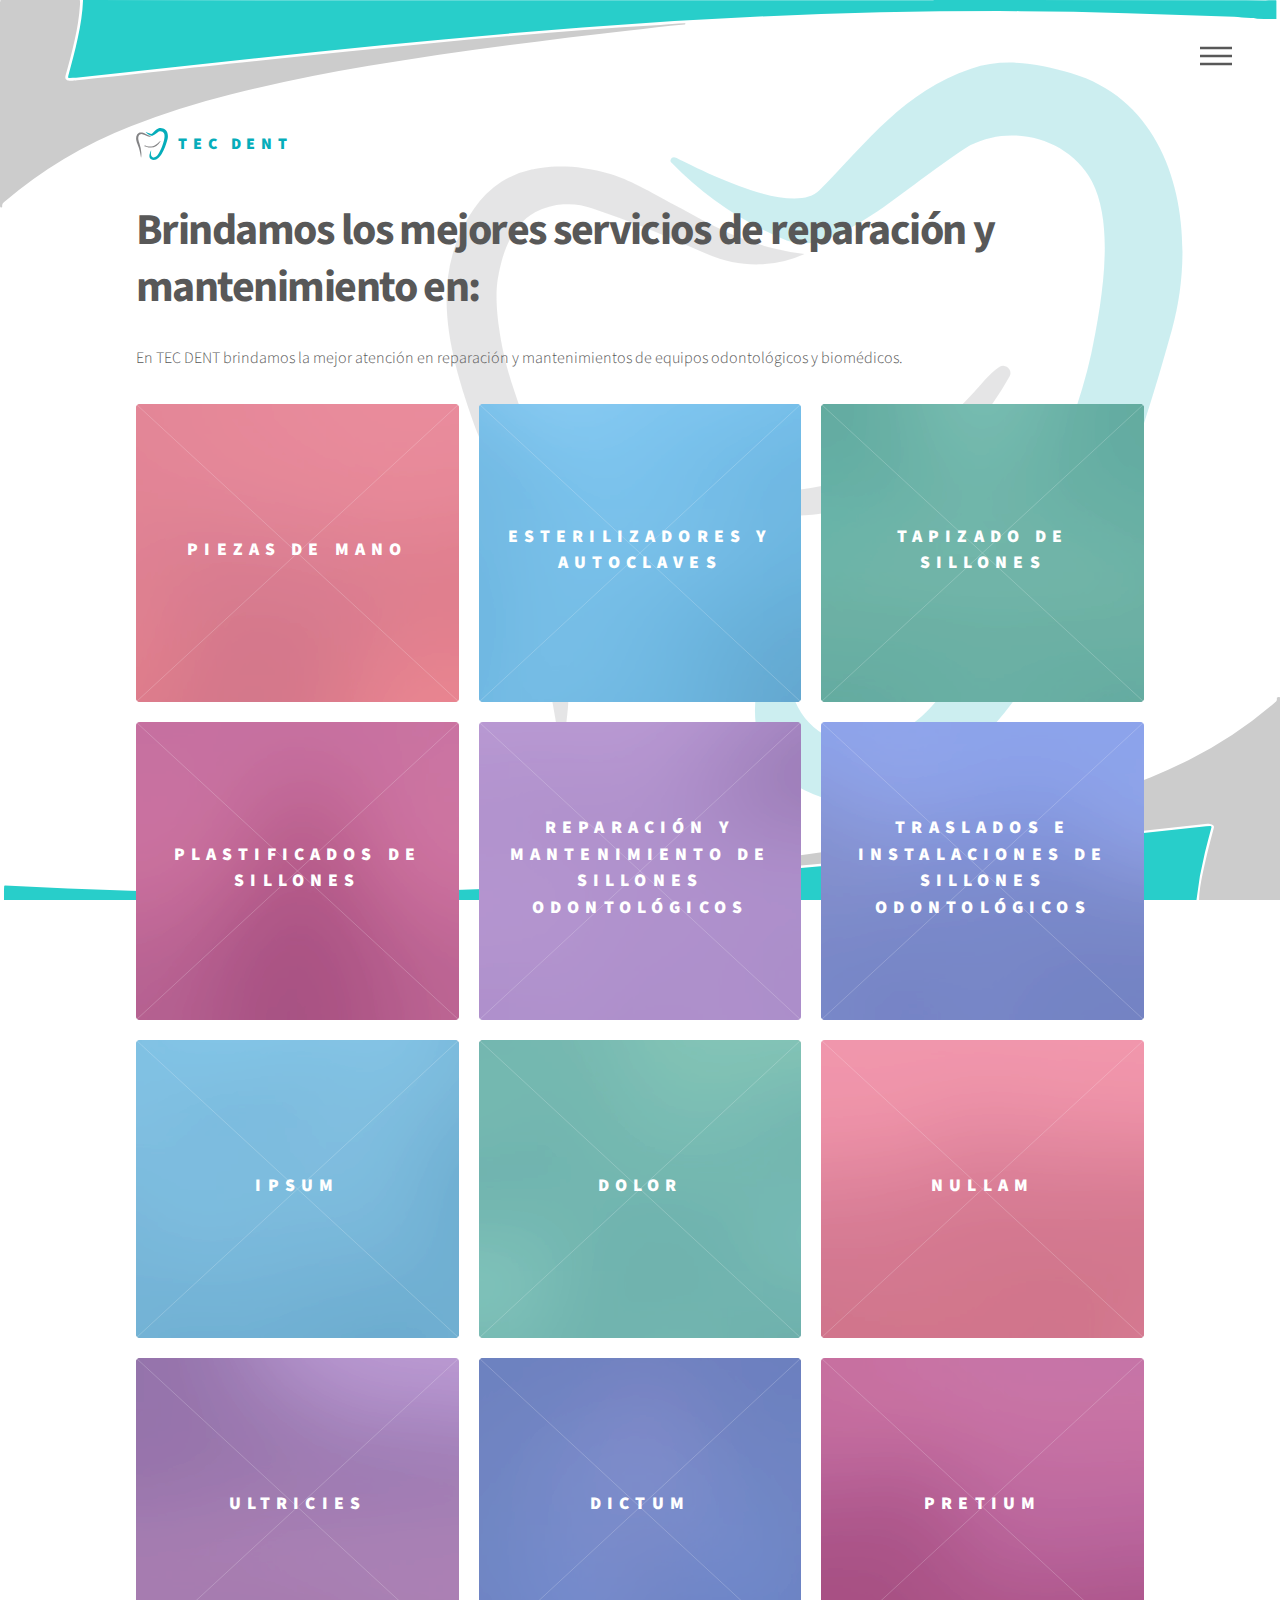
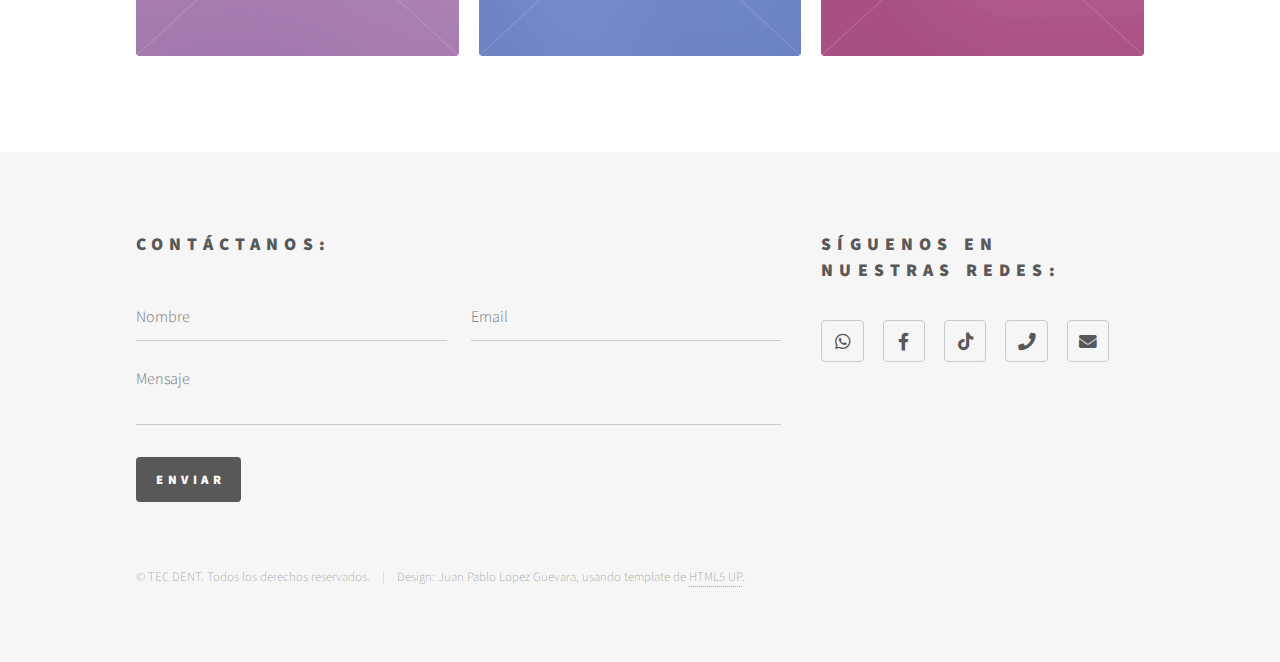
==== commit 79b2063f: "Cambios mayores: colores, alta cambiar linea 2938 IMPORTANTE!" ====
--- a/index.html
+++ b/index.html
@@ -11,9 +11,15 @@
 		<meta name="viewport" content="width=device-width, initial-scale=1, user-scalable=no" />
 		<link rel="stylesheet" href="assets/css/main.css" />
 		<noscript><link rel="stylesheet" href="assets/css/noscript.css" /></noscript>
+	<style>
+		button {
+			background-color: #05ADBA;
+		}
+	</style>
+
 	</head>
 	<body class="is-preload">
-		<!-- Wrapper -->
+		<!-- Wrapper || Color #ee5f81--> 
 			<div id="wrapper">
 
 				<!-- Header -->
@@ -22,13 +28,13 @@
 
 							<!-- Logo -->
 								<a href="index.html" class="logo">
-									<span class="symbol"><img src="images/logotecdent.svg" alt="" /></span><span class="title" style="color: #05ADBA;">TECDENT</span>
+									<span class="symbol"><img src="images/logotecdent.svg" alt=""/></span><span class="title" style="color: #05ADBA;">TEC DENT</span>
 								</a>
 
 							<!-- Nav -->
 								<nav>
 									<ul>
-										<li><a href="#menu">Menu</a></li>
+										<li><a href="#menu">Menú</a></li>
 									</ul>
 								</nav>
 
@@ -37,12 +43,12 @@
 
 				<!-- Menu -->
 					<nav id="menu">
-						<h2>Menu</h2>
+						<h2>Menú</h2>
 						<ul>
 							<li><a href="index.html">Inicio</a></li>
 							<li><a href="generic.html">¿Quienes somos?</a></li>
 							<li><a href="generic.html">Contactos</a></li>
-							<li><a href="elements.html">Elements</a></li>
+							<li class="hidden"><a href="elements.html">Elements</a></li>
 						</ul>
 					</nav>
 
@@ -194,39 +200,36 @@
 					<footer id="footer">
 						<div class="inner">
 							<section>
-								<h2>Get in touch</h2>
+								<h2>Contáctanos:</h2>
 								<form method="post" action="#">
 									<div class="fields">
 										<div class="field half">
-											<input type="text" name="name" id="name" placeholder="Name" />
+											<input type="text" name="name" id="name" placeholder="Nombre" />
 										</div>
 										<div class="field half">
 											<input type="email" name="email" id="email" placeholder="Email" />
 										</div>
 										<div class="field">
-											<textarea name="message" id="message" placeholder="Message"></textarea>
+											<textarea name="message" id="message" placeholder="Mensaje"></textarea>
 										</div>
 									</div>
 									<ul class="actions">
-										<li><input type="submit" value="Send" class="primary" /></li>
+										<li><input type="submit" value="Enviar" class="primary" /></li>
 									</ul>
 								</form>
 							</section>
 							<section>
-								<h2>Follow</h2>
+								<h2>Síguenos en nuestras redes:</h2>
 								<ul class="icons">
-									<li><a href="#" class="icon brands style2 fa-twitter"><span class="label">Twitter</span></a></li>
-									<li><a href="#" class="icon brands style2 fa-facebook-f"><span class="label">Facebook</span></a></li>
-									<li><a href="#" class="icon brands style2 fa-instagram"><span class="label">Instagram</span></a></li>
-									<li><a href="#" class="icon brands style2 fa-dribbble"><span class="label">Dribbble</span></a></li>
-									<li><a href="#" class="icon brands style2 fa-github"><span class="label">GitHub</span></a></li>
-									<li><a href="#" class="icon brands style2 fa-500px"><span class="label">500px</span></a></li>
-									<li><a href="#" class="icon solid style2 fa-phone"><span class="label">Phone</span></a></li>
+									<li><a href="https://wa.me/59170767439" target="_blank" class="icon brands style2 fa-whatsapp"><span class="label">Dribbble</span></a></li>
+									<li><a href="https://www.facebook.com/profile.php?id=100075238021350" target="_blank" class="icon brands style2 fa-facebook-f"><span class="label">Facebook</span></a></li>
+									<li><a href="https://www.tiktok.com/@tecdentbol" target="_blank" class="icon brands style2 fa-tiktok"><span class="label">Instagram</span></a></li>
+									<li><a href="tel://59170767439" target="_blank" class="icon solid style2 fa-phone"><span class="label">Phone</span></a></li>
 									<li><a href="#" class="icon solid style2 fa-envelope"><span class="label">Email</span></a></li>
 								</ul>
 							</section>
 							<ul class="copyright">
-								<li>&copy; Untitled. All rights reserved</li><li>Design: <a href="http://html5up.net">HTML5 UP</a></li>
+								<li>&copy; TEC DENT. Todos los derechos reservados.</li><li>Design: Juan Pablo Lopez Guevara, usando template de <a href="http://html5up.net">HTML5 UP</a>.</li>
 							</ul>
 						</div>
 					</footer>
--- a/assets/css/main.css
+++ b/assets/css/main.css
@@ -80,8 +80,9 @@
 
 	body {
 		-ms-overflow-style: scrollbar;
-		background-image: url('../../images/bg.svg');
-		background: linear-gradient(to right, #ffffff, #05ADBA);
+		background-image: url('../../images/bg5.svg');
+		background-size: 100%;
+		background-attachment:fixed;
 	}
 
 
@@ -144,13 +145,13 @@
 		-ms-transition: border-bottom-color 0.2s ease, color 0.2s ease;
 		transition: border-bottom-color 0.2s ease, color 0.2s ease;
 		text-decoration: none;
-		color: #585858;
+		color: #05ADBA;
 		border-bottom: dotted 1px rgba(88, 88, 88, 0.5);
 	}
 
 		a:hover {
 			border-bottom-color: transparent;
-			color: #f2849e !important;
+			color: #05ADBA !important;
 		}
 
 	strong, b {
@@ -1855,12 +1856,12 @@
 			}
 
 			.icon.style2:hover {
-				color: #f2849e;
-				border-color: #f2849e;
+				color: #05ADBA;
+				border-color: #05ADBA;
 			}
 
 			.icon.style2:active {
-				background-color: rgba(242, 132, 158, 0.1);
+				background-color: #e3e3e3;
 			}
 
 /* List */
@@ -2169,8 +2170,8 @@
 		input[type="tel"]:focus,
 		select:focus,
 		textarea:focus {
-			border-bottom-color: #f2849e;
-			box-shadow: inset 0 -1px 0 0 #f2849e;
+			border-bottom-color: #05ADBA;
+			box-shadow: inset 0 -1px 0 0 #05ADBA;
 		}
 
 	select {
@@ -2378,7 +2379,7 @@
 
 	table {
 		margin: 0 0 2em 0;
-		width: 100%;
+		width: 100%; 
 	}
 
 		table tbody tr {
@@ -2493,8 +2494,8 @@
 		input[type="button"]:hover,
 		button:hover,
 		.button:hover {
-			color: #f2849e !important;
-			box-shadow: inset 0 0 0 2px #f2849e;
+			color: teal !important;
+			box-shadow: inset 0 0 0 2px teal;
 		}
 
 		input[type="submit"]:active,
@@ -2536,7 +2537,7 @@
 			input[type="button"].primary:hover,
 			button.primary:hover,
 			.button.primary:hover {
-				background-color: #f2849e;
+				background-color: #05ADBA;
 			}
 
 			input[type="submit"].primary:active,
@@ -2544,7 +2545,7 @@
 			input[type="button"].primary:active,
 			button.primary:active,
 			.button.primary:active {
-				background-color: #ee5f81;
+				background-color: teal; 
 			}
 
 		input[type="submit"].disabled, input[type="submit"]:disabled,
@@ -2987,7 +2988,7 @@
 		max-width: 80%;
 		height: 100%;
 		-webkit-overflow-scrolling: touch;
-		background: #585858;
+		background: #004c4c;
 		color: #ffffff;
 		cursor: default;
 		visibility: hidden;
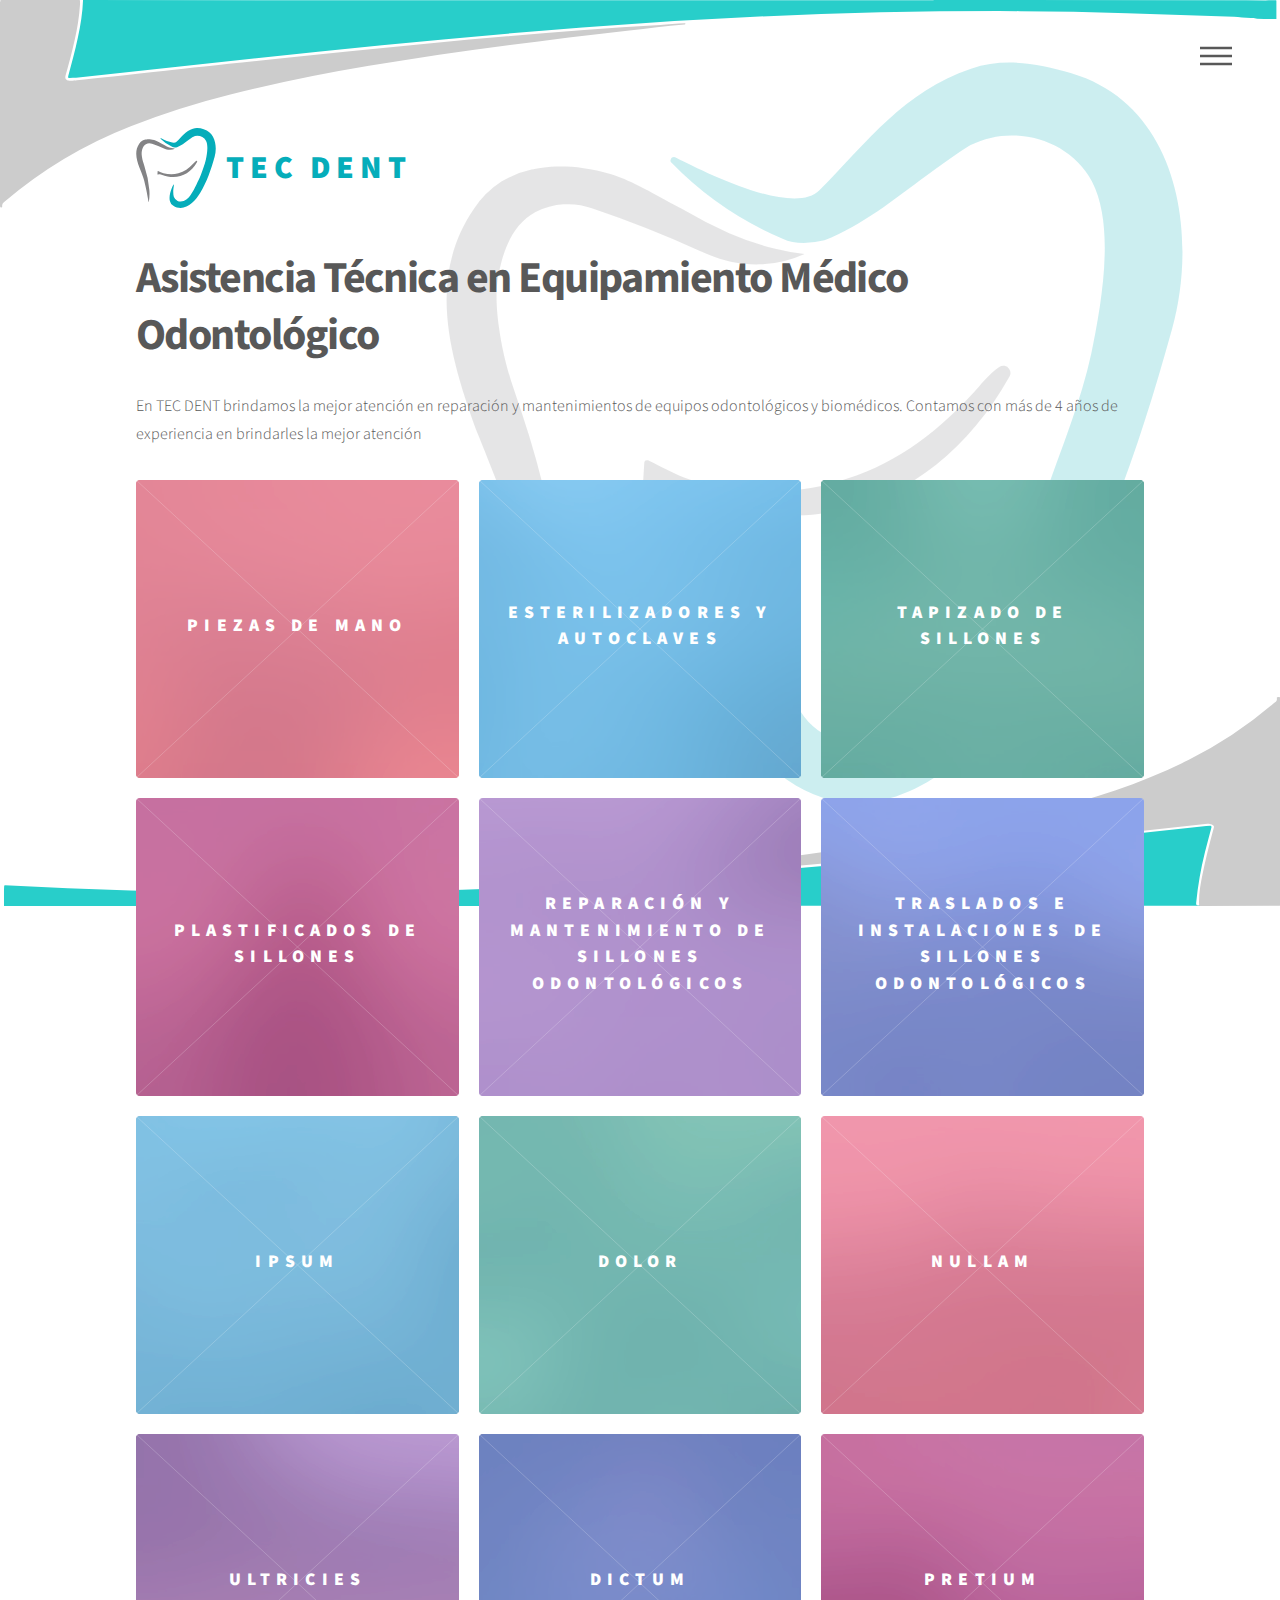
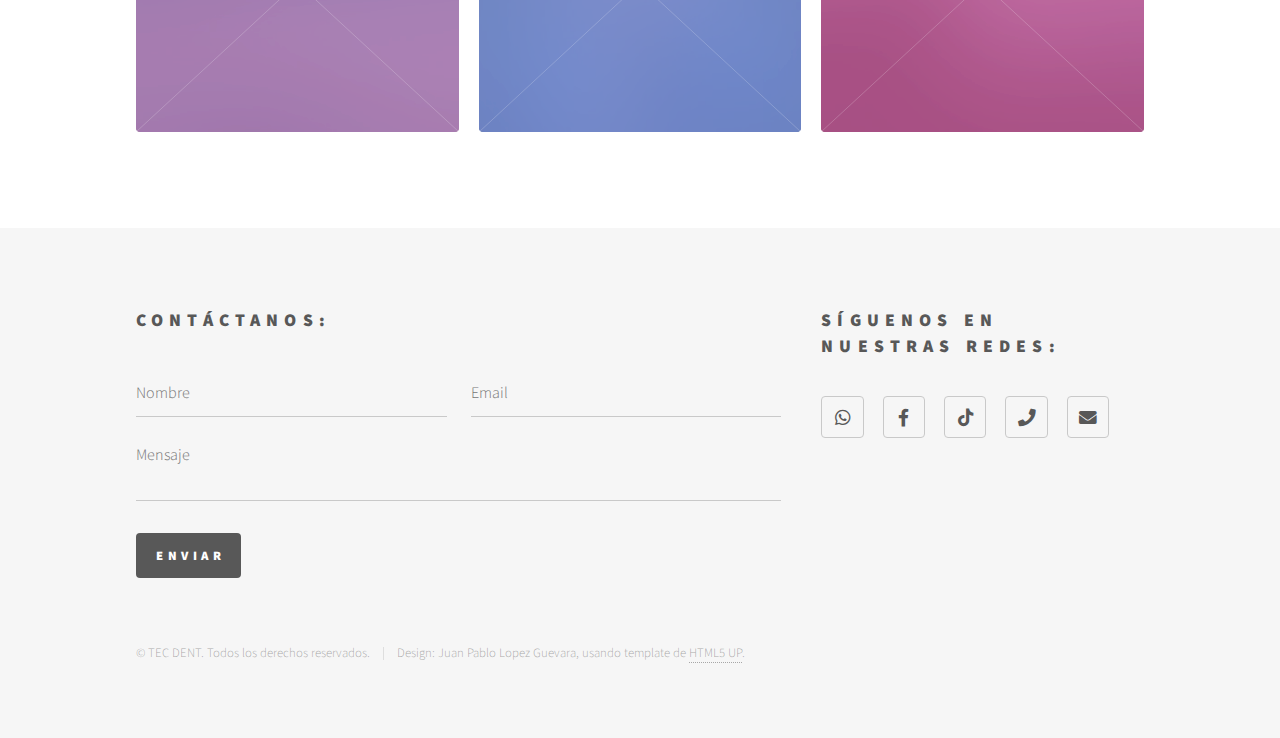
==== commit 179fa105: ""segundo commit"" ====
--- a/index.html
+++ b/index.html
@@ -28,7 +28,7 @@
 
 							<!-- Logo -->
 								<a href="index.html" class="logo">
-									<span class="symbol"><img src="images/logotecdent.svg" alt=""/></span><span class="title" style="color: #05ADBA;">TEC DENT</span>
+									<span class="symbol"><img src="images/logotecdent.svg" alt=""/></span><span class="title" style="color: #05ADBA; font-size: 200%;">TEC DENT</span>
 								</a>
 
 							<!-- Nav -->
@@ -56,8 +56,10 @@
 					<div id="main">
 						<div class="inner">
 							<header>
-								<h1>Brindamos los mejores servicios de reparación y mantenimiento en:</h1>
-								<p>En TEC DENT brindamos la mejor atención en reparación y mantenimientos de equipos odontológicos y biomédicos.</p>
+								<h1>Asistencia Técnica en Equipamiento Médico Odontológico</h1>
+								<p>En TEC DENT brindamos la mejor atención en reparación y mantenimientos de equipos odontológicos y biomédicos.
+								Contamos con más de 4 años de experiencia en brindarles la mejor atención 
+								</p>
 							</header>
 							<section class="tiles">
 								<article class="style1">
--- a/assets/css/main.css
+++ b/assets/css/main.css
@@ -6,6 +6,25 @@
 	html5up.net | @ajlkn
 	Free for personal and commercial use under the CCA 3.0 license (html5up.net/license)
 */
+
+.portada {
+		background-image: url('../../images/pic13.jpg');	
+		background-size: cover;
+		height: 100vh;
+		text-align: center;
+		color: white;
+		font-size: 24px;
+		padding-top: 20%;
+		opacity: 0;
+		transition: background-color 0.1s ease, opacity 5s ease;
+	}
+	
+	.portada.scrolled {
+		background-color: rgba(0, 0, 0, 0.4);
+   		opacity: 1;
+	}
+		
+	
 
 html, body, div, span, applet, object,
 iframe, h1, h2, h3, h4, h5, h6, p, blockquote,
@@ -81,8 +100,10 @@
 	body {
 		-ms-overflow-style: scrollbar;
 		background-image: url('../../images/bg5.svg');
+		background-repeat:no-repeat;
 		background-size: 100%;
 		background-attachment:fixed;
+		
 	}
 
 
@@ -2855,8 +2876,8 @@
 
 				#header .logo .symbol img {
 					display: block;
-					width: 2em;
-					height: 2em;
+					width: 5em;
+					height: 5em;
 				}
 
 		#header nav {
@@ -2909,7 +2930,6 @@
 						padding: 0;
 						white-space: nowrap;
 					}
-
 						#header nav ul li a[href="#menu"]:before, #header nav ul li a[href="#menu"]:after {
 							-moz-transition: opacity 0.2s ease;
 							-webkit-transition: opacity 0.2s ease;
@@ -2928,7 +2948,7 @@
 						}
 
 						#header nav ul li a[href="#menu"]:before {
-							background-image: url("data:image/svg+xml;charset=utf8,%3Csvg xmlns='http://www.w3.org/2000/svg' width='100' height='100' viewBox='0 0 100 100' preserveAspectRatio='none'%3E%3Cstyle%3Eline %7B stroke-width: 8px%3B stroke: %23f2849e%3B %7D%3C/style%3E%3Cline x1='0' y1='25' x2='100' y2='25' /%3E%3Cline x1='0' y1='50' x2='100' y2='50' /%3E%3Cline x1='0' y1='75' x2='100' y2='75' /%3E%3C/svg%3E");
+							background-image: url("data:image/svg+xml;charset=utf8,%3Csvg xmlns='http://www.w3.org/2000/svg' width='100' height='100' viewBox='0 0 100 100' preserveAspectRatio='none'%3E%3Cstyle%3Eline %7B stroke-width: 8px%3B stroke: %2305ADBA%3B %7D%3C/style%3E%3Cline x1='0' y1='25' x2='100' y2='25' /%3E%3Cline x1='0' y1='50' x2='100' y2='50' /%3E%3Cline x1='0' y1='75' x2='100' y2='75' /%3E%3C/svg%3E");
 							opacity: 0;
 						}
 
